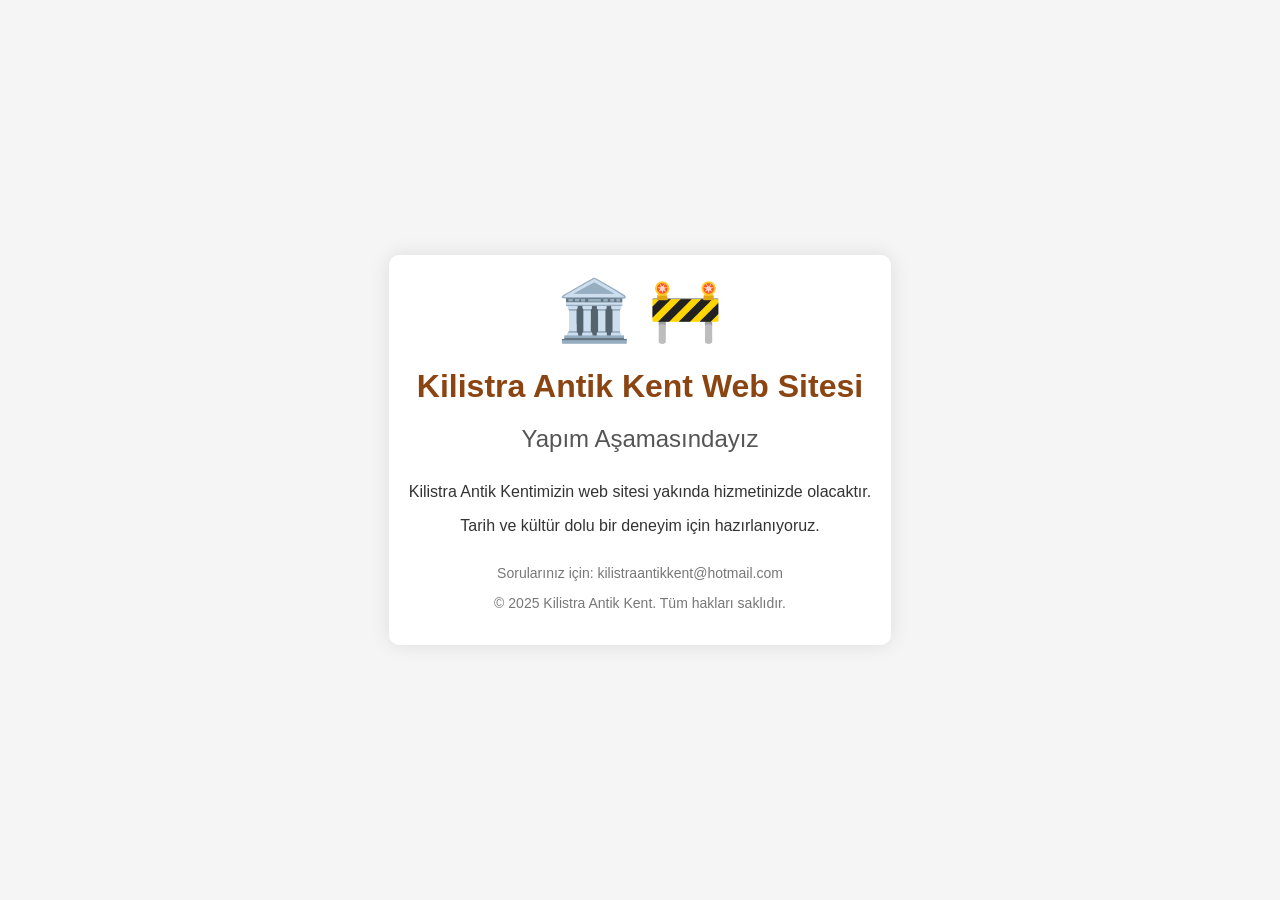
==== index.html @ 90d5cead "a" ====
<!DOCTYPE html>
<html lang="tr">
<head>
    <meta charset="UTF-8">
    <meta name="viewport" content="width=device-width, initial-scale=1.0">
    <title>Kilistra Antik Kent - Yapım Aşamasında</title>
    <style>
        body {
            font-family: 'Arial', sans-serif;
            background-color: #f5f5f5;
            color: #333;
            text-align: center;
            margin: 0;
            padding: 0;
            display: flex;
            flex-direction: column;
            justify-content: center;
            align-items: center;
            height: 100vh;
        }
        
        .container {
            max-width: 800px;
            padding: 20px;
            background-color: white;
            border-radius: 10px;
            box-shadow: 0 0 20px rgba(0, 0, 0, 0.1);
        }
        
        h1 {
            color: #8b4513;
            margin-bottom: 20px;
        }
        
        .construction-icon {
            font-size: 60px;
            margin-bottom: 20px;
        }
        
        .coming-soon {
            font-size: 24px;
            margin-bottom: 30px;
            color: #555;
        }
        
        .contact {
            margin-top: 30px;
            font-size: 14px;
            color: #777;
        }
    </style>
</head>
<body>
    <div class="container">
        <div class="construction-icon">🏛️ 🚧</div>
        <h1>Kilistra Antik Kent Web Sitesi</h1>
        <div class="coming-soon">Yapım Aşamasındayız</div>
        <p>Kilistra Antik Kentimizin web sitesi yakında hizmetinizde olacaktır.</p>
        <p>Tarih ve kültür dolu bir deneyim için hazırlanıyoruz.</p>
        <div class="contact">
            <p>Sorularınız için: kilistraantikkent@hotmail.com</p>
            <p>&copy; 2025 Kilistra Antik Kent. Tüm hakları saklıdır.</p>
        </div>
    </div>
</body>
</html>
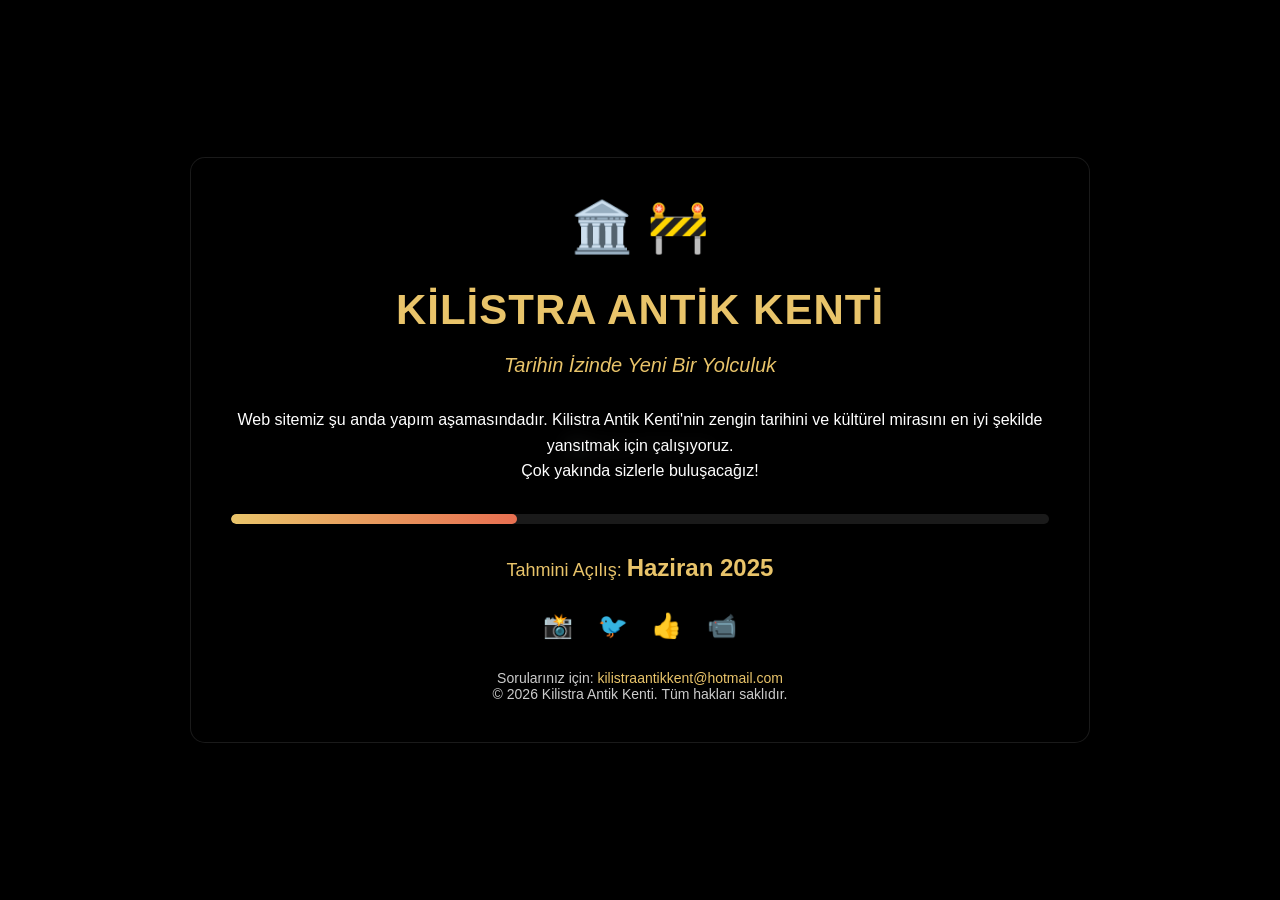
==== commit e75a54c8: "updateKilistraAntikKentWebsiteV_1" ====
--- a/index.html
+++ b/index.html
@@ -3,64 +3,370 @@
 <head>
     <meta charset="UTF-8">
     <meta name="viewport" content="width=device-width, initial-scale=1.0">
-    <title>Kilistra Antik Kent - Yapım Aşamasında</title>
+    <title>Kilistra Antik Kenti - Yapım Aşamasında</title>
     <style>
-        body {
-            font-family: 'Arial', sans-serif;
-            background-color: #f5f5f5;
-            color: #333;
-            text-align: center;
+        * {
             margin: 0;
             padding: 0;
+            box-sizing: border-box;
+            font-family: 'Segoe UI', Tahoma, Geneva, Verdana, sans-serif;
+        }
+        
+        html, body {
+            margin: 0;
+            padding: 0;
+            height: 100%;
+            width: 100%;
+        }
+        
+        .background-wrapper {
+            position: fixed;
+            top: 0;
+            left: 0;
+            width: 100%;
+            height: 100%;
+            z-index: -2;
             display: flex;
-            flex-direction: column;
             justify-content: center;
             align-items: center;
-            height: 100vh;
+            overflow: hidden;
+            background-color: #000;
+        }
+        
+        .background-wrapper img {
+            max-width: 100%;
+            max-height: 100%;
+            object-fit: contain;
+        }
+        
+        .overlay {
+            position: fixed;
+            top: 0;
+            left: 0;
+            width: 100%;
+            height: 100%;
+            background-color: rgba(0, 0, 0, 0.7);
+            z-index: -1;
+        }
+        
+        body {
+            color: #fff;
+            min-height: 100vh;
+            display: flex;
+            justify-content: center;
+            align-items: center;
         }
         
         .container {
             max-width: 800px;
-            padding: 20px;
-            background-color: white;
-            border-radius: 10px;
-            box-shadow: 0 0 20px rgba(0, 0, 0, 0.1);
+            padding: 40px;
+            background-color: rgba(0, 0, 0, 0.6);
+            border-radius: 15px;
+            backdrop-filter: blur(10px);
+            box-shadow: 0 15px 30px rgba(0, 0, 0, 0.3);
+            text-align: center;
+            margin: 20px;
+            border: 1px solid rgba(255, 255, 255, 0.1);
+            z-index: 1;
+        }
+        
+        .logo {
+            margin-bottom: 30px;
+        }
+        
+        .logo img {
+            max-width: 150px;
+            height: auto;
         }
         
         h1 {
-            color: #8b4513;
+            font-size: 36px;
             margin-bottom: 20px;
+            color: #e9c46a;
+            letter-spacing: 1px;
+        }
+        
+        .tagline {
+            font-size: 18px;
+            margin-bottom: 30px;
+            color: #e9c46a;
+            font-style: italic;
         }
         
         .construction-icon {
-            font-size: 60px;
-            margin-bottom: 20px;
-        }
-        
-        .coming-soon {
+            font-size: 50px;
+            margin-bottom: 30px;
+            color: #e76f51;
+        }
+        
+        .message {
+            margin-bottom: 30px;
+            line-height: 1.6;
+        }
+        
+        .countdown {
+            margin: 30px 0;
+            font-size: 18px;
+            color: #e9c46a;
+        }
+        
+        .countdown span {
             font-size: 24px;
-            margin-bottom: 30px;
-            color: #555;
+            font-weight: bold;
+        }
+        
+        .social-links {
+            margin: 30px 0;
+        }
+        
+        .social-links a {
+            display: inline-block;
+            margin: 0 10px;
+            color: #fff;
+            font-size: 24px;
+            transition: transform 0.3s, color 0.3s;
+            text-decoration: none;
+        }
+        
+        .social-links a:hover {
+            transform: translateY(-5px);
+            color: #e9c46a;
         }
         
         .contact {
             margin-top: 30px;
             font-size: 14px;
-            color: #777;
+            color: #ccc;
+        }
+        
+        .contact a {
+            color: #e9c46a;
+            text-decoration: none;
+        }
+        
+        .contact a:hover {
+            text-decoration: underline;
+        }
+        
+        .progress-container {
+            width: 100%;
+            background-color: rgba(255, 255, 255, 0.1);
+            border-radius: 10px;
+            margin: 30px 0;
+            overflow: hidden;
+        }
+        
+        .progress-bar {
+            height: 10px;
+            width: 35%;
+            background: linear-gradient(to right, #e9c46a, #e76f51);
+            border-radius: 10px;
+            animation: pulse 2s infinite;
+        }
+        
+        @keyframes pulse {
+            0% {
+                opacity: 0.6;
+            }
+            50% {
+                opacity: 1;
+            }
+            100% {
+                opacity: 0.6;
+            }
+        }
+        
+        @media (max-width: 768px) {
+            h1 {
+                font-size: 28px;
+            }
+            
+            .tagline {
+                font-size: 16px;
+            }
+            
+            .container {
+                padding: 25px;
+                margin: 15px;
+                max-width: 95%;
+            }
+            
+            .construction-icon {
+                font-size: 40px;
+                margin-bottom: 20px;
+            }
+            
+            .message {
+                font-size: 14px;
+            }
+            
+            .countdown {
+                font-size: 16px;
+                margin: 20px 0;
+            }
+            
+            .countdown span {
+                font-size: 20px;
+            }
+            
+            .social-links a {
+                font-size: 20px;
+                margin: 0 8px;
+            }
+            
+            .contact {
+                font-size: 12px;
+            }
+        }
+        
+        @media (max-width: 480px) {
+            h1 {
+                font-size: 24px;
+            }
+            
+            .tagline {
+                font-size: 14px;
+            }
+            
+            .container {
+                padding: 20px;
+                margin: 10px;
+            }
+            
+            .construction-icon {
+                font-size: 36px;
+                margin-bottom: 15px;
+            }
+            
+            .message {
+                font-size: 13px;
+                line-height: 1.4;
+            }
+            
+            .progress-container {
+                margin: 20px 0;
+            }
+            
+            .countdown {
+                font-size: 14px;
+            }
+            
+            .countdown span {
+                font-size: 18px;
+            }
+        }
+        
+        /* Yüksek çözünürlüklü ekranlar için */
+        @media (min-width: 1200px) {
+            .container {
+                max-width: 900px;
+            }
+            
+            h1 {
+                font-size: 42px;
+            }
+            
+            .tagline {
+                font-size: 20px;
+            }
+        }
+        
+        /* Dikey telefon ekranları için arka plan düzeltmesi */
+        @media (max-width: 768px) and (orientation: portrait) {
+            .background-wrapper img {
+                object-fit: cover;
+                width: 100%;
+                height: 100%;
+            }
+        }
+        
+        /* Yatay telefon ekranları için */
+        @media (max-height: 500px) {
+            .container {
+                padding: 15px;
+            }
+            
+            .construction-icon {
+                font-size: 30px;
+                margin-bottom: 10px;
+            }
+            
+            h1 {
+                margin-bottom: 10px;
+            }
+            
+            .tagline {
+                margin-bottom: 15px;
+            }
+            
+            .message {
+                margin-bottom: 15px;
+            }
+            
+            .progress-container {
+                margin: 15px 0;
+            }
+            
+            .countdown {
+                margin: 15px 0;
+            }
+            
+            .social-links {
+                margin: 15px 0;
+            }
         }
     </style>
 </head>
 <body>
+    <div class="background-wrapper">
+        <img src="arkaplan.jpeg" alt="Kilistra Antik Kenti">
+    </div>
+    <div class="overlay"></div>
+    
     <div class="container">
-        <div class="construction-icon">🏛️ 🚧</div>
-        <h1>Kilistra Antik Kent Web Sitesi</h1>
-        <div class="coming-soon">Yapım Aşamasındayız</div>
-        <p>Kilistra Antik Kentimizin web sitesi yakında hizmetinizde olacaktır.</p>
-        <p>Tarih ve kültür dolu bir deneyim için hazırlanıyoruz.</p>
+        <div class="logo">
+            <!-- Logo buraya eklenebilir -->
+            <div class="construction-icon">🏛️ 🚧</div>
+        </div>
+        
+        <h1>KİLİSTRA ANTİK KENTİ</h1>
+        <div class="tagline">Tarihin İzinde Yeni Bir Yolculuk</div>
+        
+        <div class="message">
+            <p>Web sitemiz şu anda yapım aşamasındadır. Kilistra Antik Kenti'nin zengin tarihini ve kültürel mirasını en iyi şekilde yansıtmak için çalışıyoruz.</p>
+            <p>Çok yakında sizlerle buluşacağız!</p>
+        </div>
+        
+        <div class="progress-container">
+            <div class="progress-bar"></div>
+        </div>
+        
+        <div class="countdown">
+            Tahmini Açılış: <span>Haziran 2025</span>
+        </div>
+        
+        <div class="social-links">
+            <!-- Sosyal medya ikonları -->
+            <a href="https://www.instagram.com/kilistraantikkent/" title="Instagram">📸</a>
+            <a href="#" title="Twitter">🐦</a>
+            <a href="#" title="Facebook">👍</a>
+            <a href="#" title="YouTube">📹</a>
+        </div>
+        
         <div class="contact">
-            <p>Sorularınız için: kilistraantikkent@hotmail.com</p>
-            <p>&copy; 2025 Kilistra Antik Kent. Tüm hakları saklıdır.</p>
+            <p>Sorularınız için: <a href="mailto:kilistraantikkent@hotmail.com">kilistraantikkent@hotmail.com</a></p>
+            <p>&copy; 2025 Kilistra Antik Kenti. Tüm hakları saklıdır.</p>
         </div>
     </div>
+    
+    <script>
+        // Sayfa yüklendiğinde tarih bilgisini güncelle
+        document.addEventListener('DOMContentLoaded', function() {
+            const now = new Date();
+            const year = now.getFullYear();
+            document.querySelector('.contact p:last-child').innerHTML = 
+                `&copy; ${year} Kilistra Antik Kenti. Tüm hakları saklıdır.`;
+        });
+    </script>
 </body>
 </html> 
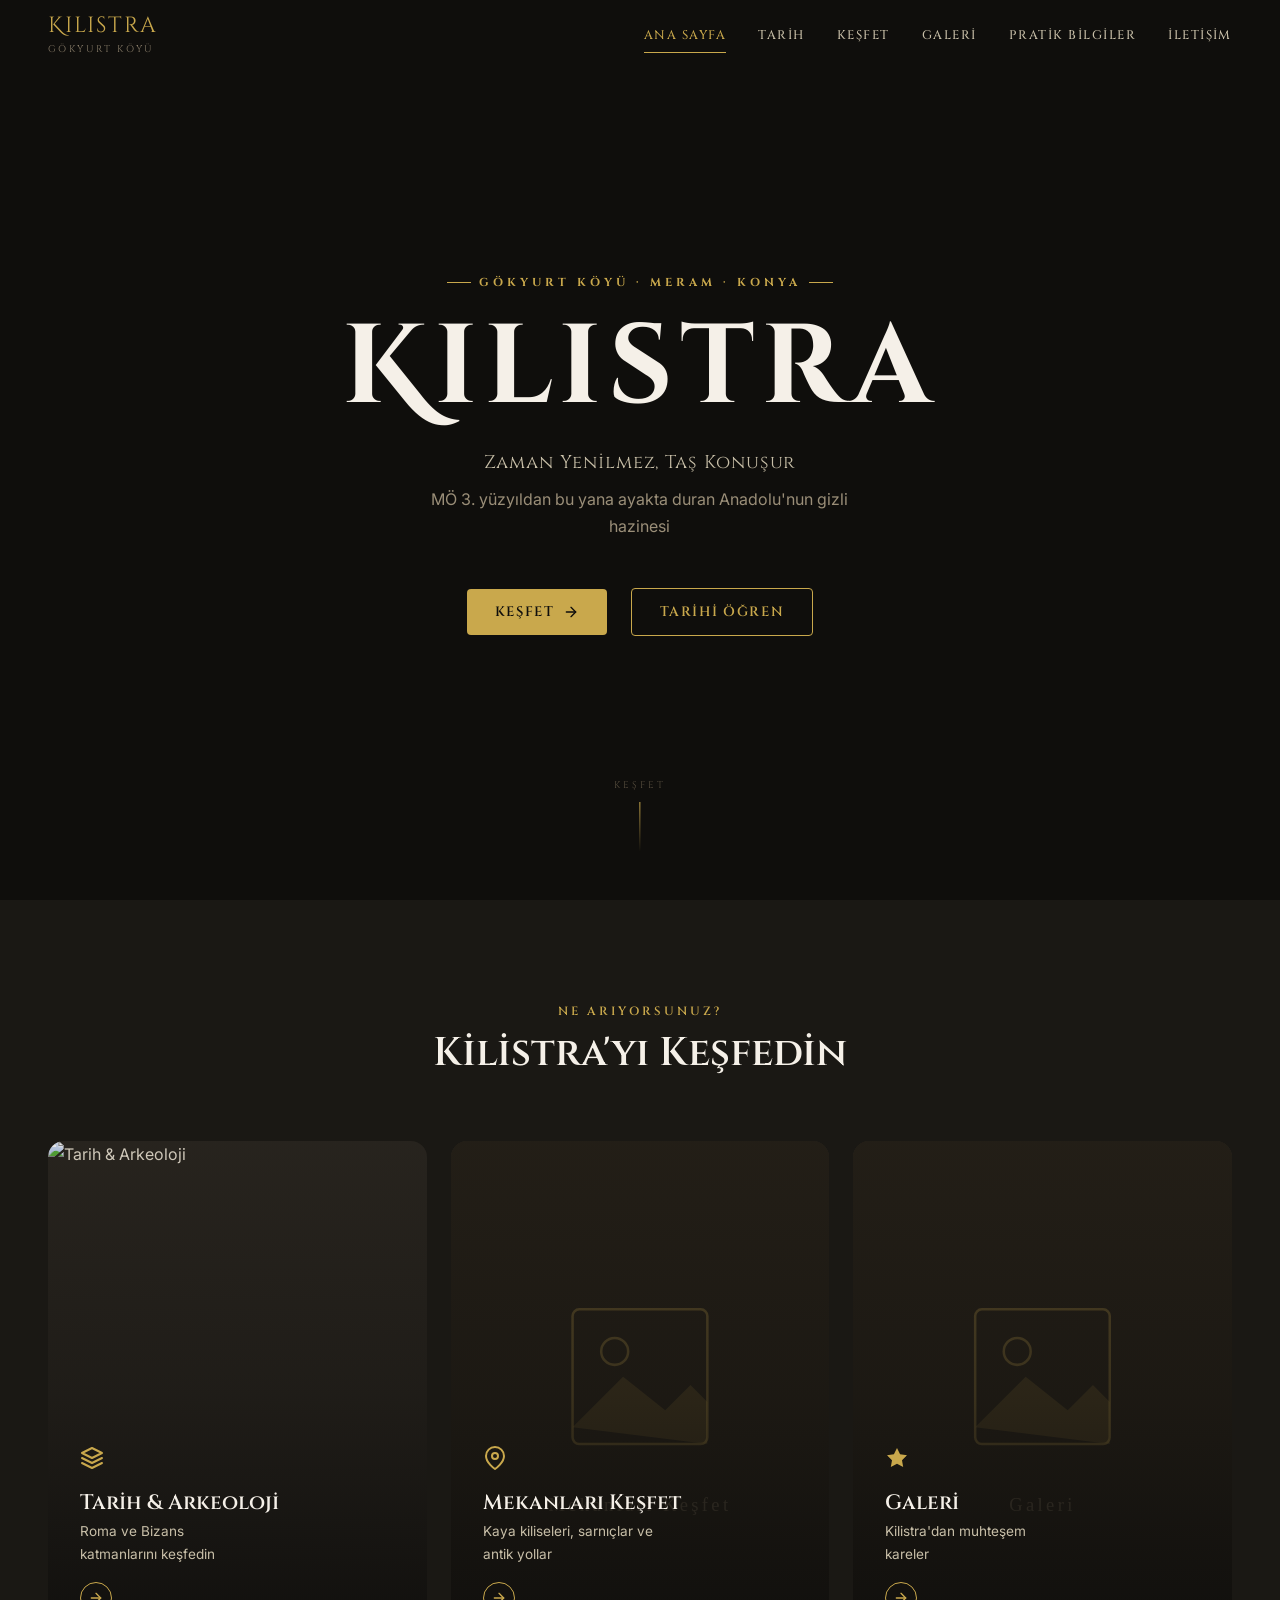
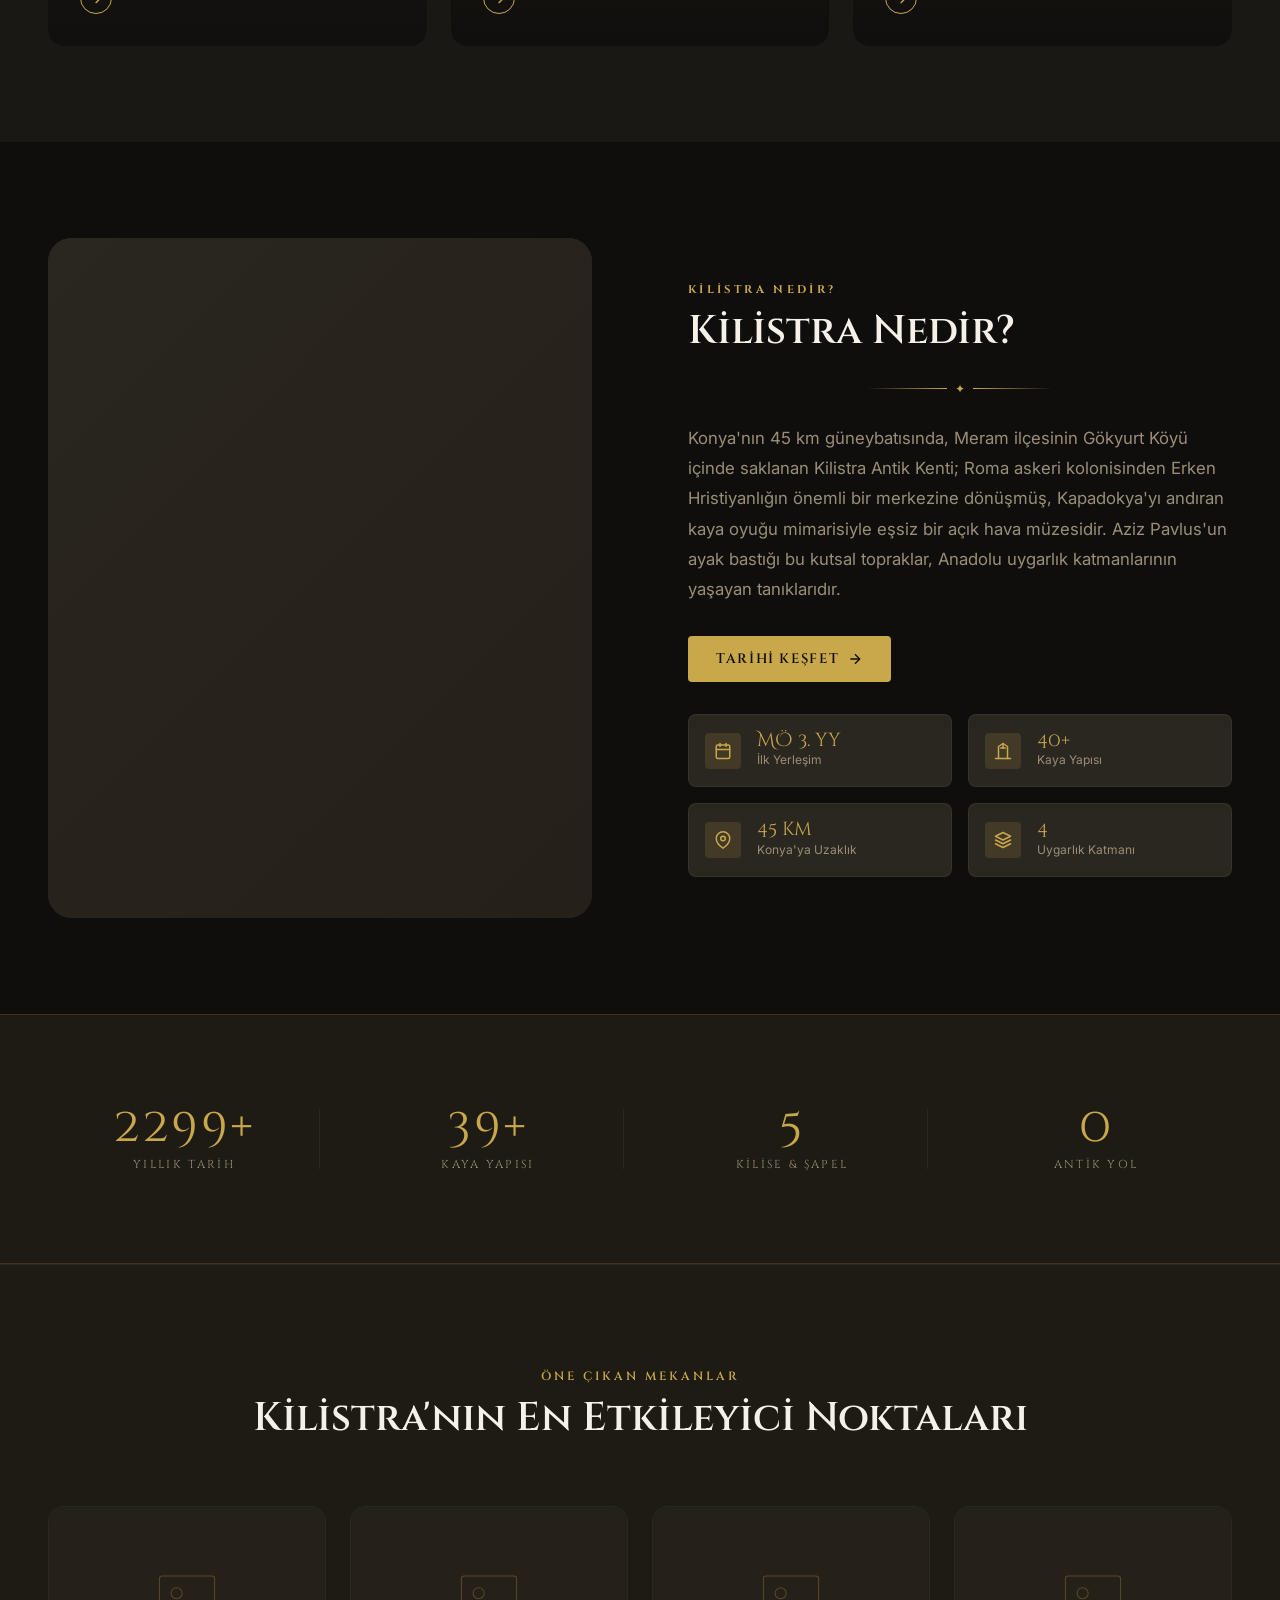
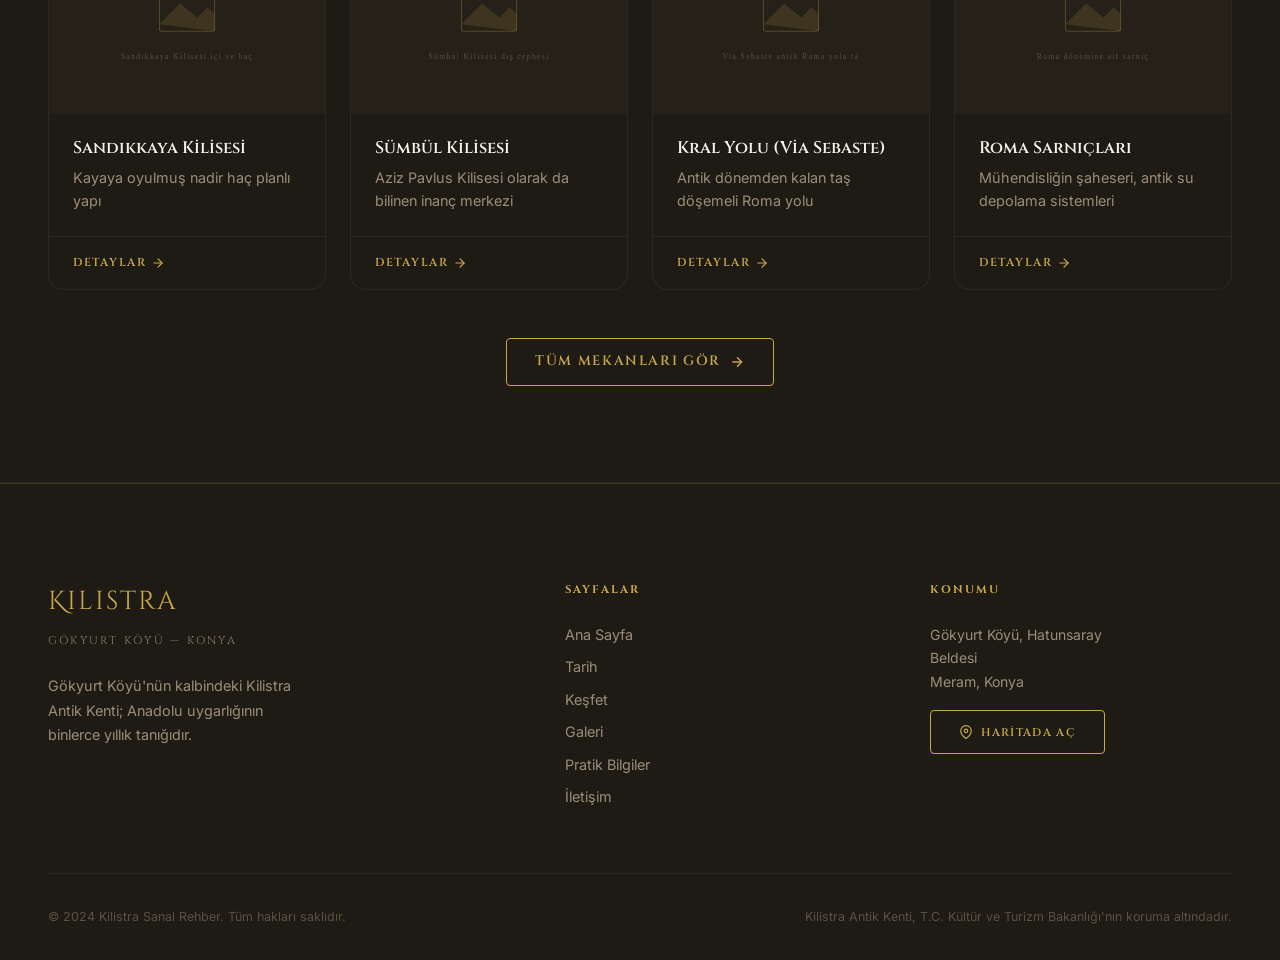
==== commit af0b9182: "s" ====
--- a/index.html
+++ b/index.html
@@ -1,372 +1,258 @@
 <!DOCTYPE html>
 <html lang="tr">
 <head>
-    <meta charset="UTF-8">
-    <meta name="viewport" content="width=device-width, initial-scale=1.0">
-    <title>Kilistra Antik Kenti - Yapım Aşamasında</title>
-    <style>
-        * {
-            margin: 0;
-            padding: 0;
-            box-sizing: border-box;
-            font-family: 'Segoe UI', Tahoma, Geneva, Verdana, sans-serif;
-        }
-        
-        html, body {
-            margin: 0;
-            padding: 0;
-            height: 100%;
-            width: 100%;
-        }
-        
-        .background-wrapper {
-            position: fixed;
-            top: 0;
-            left: 0;
-            width: 100%;
-            height: 100%;
-            z-index: -2;
-            display: flex;
-            justify-content: center;
-            align-items: center;
-            overflow: hidden;
-            background-color: #000;
-        }
-        
-        .background-wrapper img {
-            max-width: 100%;
-            max-height: 100%;
-            object-fit: contain;
-        }
-        
-        .overlay {
-            position: fixed;
-            top: 0;
-            left: 0;
-            width: 100%;
-            height: 100%;
-            background-color: rgba(0, 0, 0, 0.7);
-            z-index: -1;
-        }
-        
-        body {
-            color: #fff;
-            min-height: 100vh;
-            display: flex;
-            justify-content: center;
-            align-items: center;
-        }
-        
-        .container {
-            max-width: 800px;
-            padding: 40px;
-            background-color: rgba(0, 0, 0, 0.6);
-            border-radius: 15px;
-            backdrop-filter: blur(10px);
-            box-shadow: 0 15px 30px rgba(0, 0, 0, 0.3);
-            text-align: center;
-            margin: 20px;
-            border: 1px solid rgba(255, 255, 255, 0.1);
-            z-index: 1;
-        }
-        
-        .logo {
-            margin-bottom: 30px;
-        }
-        
-        .logo img {
-            max-width: 150px;
-            height: auto;
-        }
-        
-        h1 {
-            font-size: 36px;
-            margin-bottom: 20px;
-            color: #e9c46a;
-            letter-spacing: 1px;
-        }
-        
-        .tagline {
-            font-size: 18px;
-            margin-bottom: 30px;
-            color: #e9c46a;
-            font-style: italic;
-        }
-        
-        .construction-icon {
-            font-size: 50px;
-            margin-bottom: 30px;
-            color: #e76f51;
-        }
-        
-        .message {
-            margin-bottom: 30px;
-            line-height: 1.6;
-        }
-        
-        .countdown {
-            margin: 30px 0;
-            font-size: 18px;
-            color: #e9c46a;
-        }
-        
-        .countdown span {
-            font-size: 24px;
-            font-weight: bold;
-        }
-        
-        .social-links {
-            margin: 30px 0;
-        }
-        
-        .social-links a {
-            display: inline-block;
-            margin: 0 10px;
-            color: #fff;
-            font-size: 24px;
-            transition: transform 0.3s, color 0.3s;
-            text-decoration: none;
-        }
-        
-        .social-links a:hover {
-            transform: translateY(-5px);
-            color: #e9c46a;
-        }
-        
-        .contact {
-            margin-top: 30px;
-            font-size: 14px;
-            color: #ccc;
-        }
-        
-        .contact a {
-            color: #e9c46a;
-            text-decoration: none;
-        }
-        
-        .contact a:hover {
-            text-decoration: underline;
-        }
-        
-        .progress-container {
-            width: 100%;
-            background-color: rgba(255, 255, 255, 0.1);
-            border-radius: 10px;
-            margin: 30px 0;
-            overflow: hidden;
-        }
-        
-        .progress-bar {
-            height: 10px;
-            width: 35%;
-            background: linear-gradient(to right, #e9c46a, #e76f51);
-            border-radius: 10px;
-            animation: pulse 2s infinite;
-        }
-        
-        @keyframes pulse {
-            0% {
-                opacity: 0.6;
-            }
-            50% {
-                opacity: 1;
-            }
-            100% {
-                opacity: 0.6;
-            }
-        }
-        
-        @media (max-width: 768px) {
-            h1 {
-                font-size: 28px;
-            }
-            
-            .tagline {
-                font-size: 16px;
-            }
-            
-            .container {
-                padding: 25px;
-                margin: 15px;
-                max-width: 95%;
-            }
-            
-            .construction-icon {
-                font-size: 40px;
-                margin-bottom: 20px;
-            }
-            
-            .message {
-                font-size: 14px;
-            }
-            
-            .countdown {
-                font-size: 16px;
-                margin: 20px 0;
-            }
-            
-            .countdown span {
-                font-size: 20px;
-            }
-            
-            .social-links a {
-                font-size: 20px;
-                margin: 0 8px;
-            }
-            
-            .contact {
-                font-size: 12px;
-            }
-        }
-        
-        @media (max-width: 480px) {
-            h1 {
-                font-size: 24px;
-            }
-            
-            .tagline {
-                font-size: 14px;
-            }
-            
-            .container {
-                padding: 20px;
-                margin: 10px;
-            }
-            
-            .construction-icon {
-                font-size: 36px;
-                margin-bottom: 15px;
-            }
-            
-            .message {
-                font-size: 13px;
-                line-height: 1.4;
-            }
-            
-            .progress-container {
-                margin: 20px 0;
-            }
-            
-            .countdown {
-                font-size: 14px;
-            }
-            
-            .countdown span {
-                font-size: 18px;
-            }
-        }
-        
-        /* Yüksek çözünürlüklü ekranlar için */
-        @media (min-width: 1200px) {
-            .container {
-                max-width: 900px;
-            }
-            
-            h1 {
-                font-size: 42px;
-            }
-            
-            .tagline {
-                font-size: 20px;
-            }
-        }
-        
-        /* Dikey telefon ekranları için arka plan düzeltmesi */
-        @media (max-width: 768px) and (orientation: portrait) {
-            .background-wrapper img {
-                object-fit: cover;
-                width: 100%;
-                height: 100%;
-            }
-        }
-        
-        /* Yatay telefon ekranları için */
-        @media (max-height: 500px) {
-            .container {
-                padding: 15px;
-            }
-            
-            .construction-icon {
-                font-size: 30px;
-                margin-bottom: 10px;
-            }
-            
-            h1 {
-                margin-bottom: 10px;
-            }
-            
-            .tagline {
-                margin-bottom: 15px;
-            }
-            
-            .message {
-                margin-bottom: 15px;
-            }
-            
-            .progress-container {
-                margin: 15px 0;
-            }
-            
-            .countdown {
-                margin: 15px 0;
-            }
-            
-            .social-links {
-                margin: 15px 0;
-            }
-        }
-    </style>
+  <meta charset="UTF-8">
+  <meta name="viewport" content="width=device-width, initial-scale=1.0">
+  <meta name="description" content="Konya Meram'daki Kilistra Antik Kenti ve Gökyurt Köyü'nün sanal rehberi. Kaya kiliseleri, Roma tarihi ve Aziz Pavlus'un izleri.">
+  <meta property="og:title" content="Kilistra — Gökyurt Köyü Sanal Rehberi">
+  <meta property="og:description" content="2000 yıllık tarihin izinde, Anadolu'nun gizli hazinesi Kilistra'yı keşfedin.">
+  <meta property="og:type" content="website">
+  <title>Kilistra — Gökyurt Köyü Sanal Rehberi</title>
+
+  <!-- Fonts & Icons -->
+  <link rel="preconnect" href="https://fonts.googleapis.com">
+  <link rel="preconnect" href="https://fonts.gstatic.com" crossorigin>
+  <link href="https://fonts.googleapis.com/css2?family=Cinzel:wght@400;500;600;700;900&family=Cinzel+Decorative:wght@400;700&family=Inter:wght@300;400;500;600;700&display=swap" rel="stylesheet">
+
+  <!-- AOS -->
+  <link rel="stylesheet" href="https://unpkg.com/aos@2.3.4/dist/aos.css">
+
+  <!-- Styles -->
+  <link rel="stylesheet" href="css/main.css">
+  <link rel="stylesheet" href="css/components.css">
+  <link rel="stylesheet" href="css/pages.css">
 </head>
 <body>
-    <div class="background-wrapper">
-        <img src="arkaplan.jpeg" alt="Kilistra Antik Kenti">
-    </div>
-    <div class="overlay"></div>
-    
-    <div class="container">
-        <div class="logo">
-            <!-- Logo buraya eklenebilir -->
-            <div class="construction-icon">🏛️ 🚧</div>
+
+<!-- Page Loader -->
+<div id="page-loader">
+  <span class="loader-logo">Kilistra</span>
+  <div class="loader-bar"><div class="loader-bar-fill"></div></div>
+</div>
+
+<!-- Navbar injected by JS -->
+<div id="navbar-placeholder"></div>
+
+<!-- ═══════════════════════════════════════════
+     HERO
+════════════════════════════════════════════ -->
+<section class="hero" id="hero">
+  <div class="hero-bg">
+    <div class="hero-bg-placeholder" id="hero-bg-img"></div>
+  </div>
+  <div class="hero-overlay"></div>
+
+  <div class="hero-content">
+    <p class="hero-eyebrow" id="hero-eyebrow">Gökyurt Köyü · Meram · Konya</p>
+    <h1 class="hero-title display-title" id="hero-title">Kilistra</h1>
+    <p class="hero-subtitle" id="hero-subtitle"></p>
+    <p class="hero-desc" id="hero-desc"></p>
+    <div class="hero-actions" id="hero-actions"></div>
+  </div>
+
+  <div class="hero-scroll">
+    <span>Keşfet</span>
+    <div class="hero-scroll-line"></div>
+  </div>
+</section>
+
+<!-- ═══════════════════════════════════════════
+     NAVIGATE CARDS
+════════════════════════════════════════════ -->
+<section class="section section-dark" id="nav-section">
+  <div class="container">
+    <div class="section-header" data-aos="fade-up">
+      <span class="section-label">Ne Arıyorsunuz?</span>
+      <h2>Kilistra'yı Keşfedin</h2>
+    </div>
+    <div class="nav-cards-grid" id="nav-cards"></div>
+  </div>
+</section>
+
+<!-- ═══════════════════════════════════════════
+     INTRO
+════════════════════════════════════════════ -->
+<section class="section" id="intro-section">
+  <div class="container">
+    <div class="intro-grid">
+      <div class="intro-image" data-aos="fade-right">
+        <div class="intro-image-main img-placeholder" id="intro-img-wrap">
+          <!-- image injected by JS -->
         </div>
-        
-        <h1>KİLİSTRA ANTİK KENTİ</h1>
-        <div class="tagline">Tarihin İzinde Yeni Bir Yolculuk</div>
-        
-        <div class="message">
-            <p>Web sitemiz şu anda yapım aşamasındadır. Kilistra Antik Kenti'nin zengin tarihini ve kültürel mirasını en iyi şekilde yansıtmak için çalışıyoruz.</p>
-            <p>Çok yakında sizlerle buluşacağız!</p>
-        </div>
-        
-        <div class="progress-container">
-            <div class="progress-bar"></div>
-        </div>
-        
-        <div class="countdown">
-            Tahmini Açılış: <span>Haziran 2025</span>
-        </div>
-        
-        <div class="social-links">
-            <!-- Sosyal medya ikonları -->
-            <a href="https://www.instagram.com/kilistraantikkent/" title="Instagram">📸</a>
-            <a href="#" title="Twitter">🐦</a>
-            <a href="#" title="Facebook">👍</a>
-            <a href="#" title="YouTube">📹</a>
-        </div>
-        
-        <div class="contact">
-            <p>Sorularınız için: <a href="mailto:kilistraantikkent@hotmail.com">kilistraantikkent@hotmail.com</a></p>
-            <p>&copy; 2025 Kilistra Antik Kenti. Tüm hakları saklıdır.</p>
-        </div>
-    </div>
-    
-    <script>
-        // Sayfa yüklendiğinde tarih bilgisini güncelle
-        document.addEventListener('DOMContentLoaded', function() {
-            const now = new Date();
-            const year = now.getFullYear();
-            document.querySelector('.contact p:last-child').innerHTML = 
-                `&copy; ${year} Kilistra Antik Kenti. Tüm hakları saklıdır.`;
-        });
-    </script>
+      </div>
+      <div data-aos="fade-left" data-aos-delay="150">
+        <span class="intro-label">Kilistra Nedir?</span>
+        <h2 id="intro-title"></h2>
+        <div class="gold-divider"><span class="gold-divider-icon">✦</span></div>
+        <p class="intro-text" id="intro-text"></p>
+        <a href="tarih.html" class="btn btn-primary">
+          Tarihi Keşfet
+          <svg width="16" height="16" viewBox="0 0 24 24" fill="none" stroke="currentColor" stroke-width="2"><line x1="5" y1="12" x2="19" y2="12"/><polyline points="12 5 19 12 12 19"/></svg>
+        </a>
+        <div class="intro-highlights" id="intro-highlights"></div>
+      </div>
+    </div>
+  </div>
+</section>
+
+<!-- ═══════════════════════════════════════════
+     STATS BAND
+════════════════════════════════════════════ -->
+<div class="stats-band">
+  <div class="container">
+    <div class="stats-grid" id="stats-grid"></div>
+  </div>
+</div>
+
+<!-- ═══════════════════════════════════════════
+     FEATURED PLACES
+════════════════════════════════════════════ -->
+<section class="section section-alt" id="places-section">
+  <div class="container">
+    <div class="section-header" data-aos="fade-up">
+      <span class="section-label" id="places-label"></span>
+      <h2 id="places-title"></h2>
+      <p id="places-subtitle"></p>
+    </div>
+    <div class="places-carousel" id="places-grid"></div>
+    <div style="text-align:center;margin-top:var(--sp-2xl)" data-aos="fade-up">
+      <a href="kesfet.html" class="btn btn-outline">
+        Tüm Mekanları Gör
+        <svg width="16" height="16" viewBox="0 0 24 24" fill="none" stroke="currentColor" stroke-width="2"><line x1="5" y1="12" x2="19" y2="12"/><polyline points="12 5 19 12 12 19"/></svg>
+      </a>
+    </div>
+  </div>
+</section>
+
+<!-- ═══════════════════════════════════════════
+     SCROLL TO TOP
+════════════════════════════════════════════ -->
+<button id="scroll-top" aria-label="Yukarı çık">
+  <svg width="18" height="18" viewBox="0 0 24 24" fill="none" stroke="currentColor" stroke-width="2"><polyline points="18 15 12 9 6 15"/></svg>
+</button>
+
+<!-- Footer injected by JS -->
+<div id="footer-placeholder"></div>
+
+<!-- Scripts -->
+<script src="https://unpkg.com/aos@2.3.4/dist/aos.js"></script>
+<script src="js/main.js"></script>
+<script>
+async function pageInit(data) {
+  const U = window.KilistraUtils;
+
+  // Hero
+  const heroBg = document.getElementById('hero-bg-img');
+  if (data.hero.image) {
+    heroBg.style.backgroundImage = `url('${data.hero.image}')`;
+    heroBg.style.backgroundSize = 'cover';
+    heroBg.style.backgroundPosition = 'center';
+  }
+  document.getElementById('hero-subtitle').textContent = data.hero.subtitle;
+  document.getElementById('hero-desc').textContent    = data.hero.description;
+
+  const actions = document.getElementById('hero-actions');
+  actions.innerHTML = `
+    <a href="${data.hero.cta_primary.href}" class="btn btn-primary">
+      ${data.hero.cta_primary.label}
+      ${U.svgIcon('arrow-right', 16)}
+    </a>
+    <a href="${data.hero.cta_secondary.href}" class="btn btn-outline">
+      ${data.hero.cta_secondary.label}
+    </a>
+  `;
+
+  // Nav cards
+  const navDefs = [
+    {
+      label: 'Tarih & Arkeoloji',
+      desc:  'Roma ve Bizans katmanlarını keşfedin',
+      href:  'tarih.html',
+      icon:  'layers',
+      imgKey: 'tarih-hero.jpg',
+    },
+    {
+      label: 'Mekanları Keşfet',
+      desc:  'Kaya kiliseleri, sarnıçlar ve antik yollar',
+      href:  'kesfet.html',
+      icon:  'map-pin',
+      imgKey: 'kesfet-hero.jpg',
+    },
+    {
+      label: 'Galeri',
+      desc:  'Kilistra\'dan muhteşem kareler',
+      href:  'galeri.html',
+      icon:  'star',
+      imgKey: 'galeri-hero.jpg',
+    },
+  ];
+
+  document.getElementById('nav-cards').innerHTML = navDefs.map(c => `
+    <a href="${c.href}" class="nav-card" data-aos="fade-up" data-aos-delay="${navDefs.indexOf(c) * 100}">
+      <div class="nav-card-bg">
+        <img data-src="assets/images/${c.imgKey}" src="${U.placeholderSVG(c.label)}" alt="${c.label}" loading="lazy">
+      </div>
+      <div class="nav-card-content">
+        <div class="nav-card-icon">${U.svgIcon(c.icon, 24)}</div>
+        <h3>${c.label}</h3>
+        <p>${c.desc}</p>
+        <div class="nav-card-arrow">${U.svgIcon('arrow-right', 16)}</div>
+      </div>
+    </a>
+  `).join('');
+
+  // Intro
+  document.getElementById('intro-title').textContent = data.intro.title;
+  document.getElementById('intro-text').textContent  = data.intro.text;
+
+  const introImgWrap = document.getElementById('intro-img-wrap');
+  introImgWrap.innerHTML = `<img data-src="${data.intro.image}" src="${U.placeholderSVG(data.intro.image_alt)}" alt="${data.intro.image_alt}" style="width:100%;height:100%;object-fit:cover;">`;
+
+  // Highlights
+  const iconMap = { calendar: 'calendar', church: 'church', 'map-pin': 'map-pin', layers: 'layers' };
+  document.getElementById('intro-highlights').innerHTML = data.intro.highlights.map(h => `
+    <div class="highlight-item" data-aos="fade-up">
+      <div class="highlight-icon">${U.svgIcon(iconMap[h.icon] || 'star', 18)}</div>
+      <div>
+        <div class="highlight-value">${h.value}</div>
+        <div class="highlight-label">${h.label}</div>
+      </div>
+    </div>
+  `).join('');
+
+  // Stats
+  document.getElementById('stats-grid').innerHTML = data.stats.map((s, i) => `
+    <div class="stat-item" data-aos="fade-up" data-aos-delay="${i * 80}">
+      <span class="stat-value" data-counter="${s.value}">${s.value}</span>
+      <span class="stat-label">${s.label}</span>
+    </div>
+  `).join('');
+
+  // Featured places label/title
+  document.getElementById('places-label').textContent    = data.featured_places.title;
+  document.getElementById('places-title').textContent    = data.featured_places.subtitle;
+
+  // Places grid
+  document.getElementById('places-grid').innerHTML = data.featured_places.items.map((p, i) => `
+    <div class="feature-card" data-aos="fade-up" data-aos-delay="${i * 80}">
+      <div class="feature-card-image">
+        <img data-src="${p.image}" src="${U.placeholderSVG(p.name)}" alt="${p.image_alt}" loading="lazy">
+      </div>
+      <div class="feature-card-body">
+        <h3>${p.name}</h3>
+        <p>${p.short_desc}</p>
+      </div>
+      <div class="feature-card-footer">
+        <a href="${p.href}" class="feature-card-link">
+          Detaylar ${U.svgIcon('arrow-right', 14)}
+        </a>
+      </div>
+    </div>
+  `).join('');
+
+  // Re-init AOS for dynamically added elements
+  if (typeof AOS !== 'undefined') AOS.refresh();
+}
+</script>
 </body>
-</html> +</html>
--- a/css/main.css
+++ b/css/main.css
@@ -0,0 +1,577 @@
+/* ============================================================
+   KILISTRA — main.css
+   Global resets, CSS variables, typography, utilities
+   ============================================================ */
+
+@import url('https://fonts.googleapis.com/css2?family=Cinzel:wght@400;500;600;700;900&family=Cinzel+Decorative:wght@400;700&family=Inter:wght@300;400;500;600;700&display=swap');
+
+/* ── Custom Properties ─────────────────────────────────────── */
+:root {
+  /* Colors */
+  --clr-bg:          #0F0E0C;
+  --clr-bg-2:        #1A1814;
+  --clr-bg-3:        #252018;
+  --clr-surface:     #1E1B14;
+  --clr-surface-2:   #2A2620;
+  --clr-border:      rgba(201,168,76,0.18);
+  --clr-border-soft: rgba(255,255,255,0.06);
+
+  --clr-gold:        #C9A84C;
+  --clr-gold-light:  #E4C97A;
+  --clr-gold-dark:   #8F6F2A;
+  --clr-gold-glow:   rgba(201,168,76,0.15);
+
+  --clr-stone:       #F5F0E8;
+  --clr-stone-muted: #C8BFA8;
+  --clr-stone-dim:   #8A7E6A;
+
+  --clr-terra:       #8B5E3C;
+  --clr-terra-light: #B07D52;
+  --clr-terra-dark:  #5A3A20;
+
+  --clr-text:        #E8E0D0;
+  --clr-text-muted:  #9A8E78;
+  --clr-text-dim:    #5A5040;
+
+  --clr-white:       #FFFFFF;
+  --clr-overlay:     rgba(15,14,12,0.7);
+
+  /* Typography */
+  --font-display:    'Cinzel Decorative', 'Cinzel', serif;
+  --font-heading:    'Cinzel', serif;
+  --font-body:       'Inter', sans-serif;
+
+  /* Spacing scale */
+  --sp-xs:  0.25rem;
+  --sp-sm:  0.5rem;
+  --sp-md:  1rem;
+  --sp-lg:  1.5rem;
+  --sp-xl:  2rem;
+  --sp-2xl: 3rem;
+  --sp-3xl: 4rem;
+  --sp-4xl: 6rem;
+  --sp-5xl: 8rem;
+
+  /* Radii */
+  --radius-sm:  4px;
+  --radius-md:  8px;
+  --radius-lg:  16px;
+  --radius-xl:  24px;
+  --radius-full: 9999px;
+
+  /* Shadows */
+  --shadow-sm:   0 1px 3px rgba(0,0,0,0.4);
+  --shadow-md:   0 4px 16px rgba(0,0,0,0.5);
+  --shadow-lg:   0 8px 32px rgba(0,0,0,0.6);
+  --shadow-xl:   0 16px 64px rgba(0,0,0,0.7);
+  --shadow-gold: 0 0 32px rgba(201,168,76,0.2);
+
+  /* Transitions */
+  --ease-fast:   0.15s ease;
+  --ease-normal: 0.3s ease;
+  --ease-slow:   0.6s ease;
+  --ease-spring: 0.4s cubic-bezier(0.34, 1.56, 0.64, 1);
+
+  /* Layout */
+  --container-max: 1280px;
+  --container-pad: clamp(1rem, 5vw, 3rem);
+  --navbar-h:      72px;
+
+  /* Z-index */
+  --z-base:    1;
+  --z-raised:  10;
+  --z-overlay: 100;
+  --z-modal:   200;
+  --z-navbar:  300;
+  --z-toast:   400;
+}
+
+/* ── Reset ─────────────────────────────────────────────────── */
+*, *::before, *::after {
+  box-sizing: border-box;
+  margin: 0;
+  padding: 0;
+}
+
+html {
+  scroll-behavior: smooth;
+  font-size: 16px;
+  -webkit-text-size-adjust: 100%;
+}
+
+body {
+  font-family: var(--font-body);
+  background-color: var(--clr-bg);
+  color: var(--clr-text);
+  line-height: 1.7;
+  min-height: 100vh;
+  overflow-x: hidden;
+  -webkit-font-smoothing: antialiased;
+  -moz-osx-font-smoothing: grayscale;
+}
+
+img, video {
+  max-width: 100%;
+  height: auto;
+  display: block;
+}
+
+a {
+  color: inherit;
+  text-decoration: none;
+}
+
+ul, ol { list-style: none; }
+
+button, input, textarea, select {
+  font: inherit;
+  border: none;
+  outline: none;
+  background: none;
+}
+
+button { cursor: pointer; }
+
+/* ── Typography ────────────────────────────────────────────── */
+h1, h2, h3, h4, h5, h6 {
+  font-family: var(--font-heading);
+  font-weight: 600;
+  line-height: 1.2;
+  color: var(--clr-stone);
+}
+
+h1 { font-size: clamp(2rem, 5vw, 3.5rem); }
+h2 { font-size: clamp(1.5rem, 3.5vw, 2.5rem); }
+h3 { font-size: clamp(1.2rem, 2.5vw, 1.75rem); }
+h4 { font-size: clamp(1rem, 2vw, 1.25rem); }
+
+p {
+  color: var(--clr-text);
+  max-width: 70ch;
+}
+
+.display-title {
+  font-family: var(--font-display);
+  letter-spacing: 0.05em;
+}
+
+/* ── Container ─────────────────────────────────────────────── */
+.container {
+  width: 100%;
+  max-width: var(--container-max);
+  margin-inline: auto;
+  padding-inline: var(--container-pad);
+}
+
+/* ── Section padding ───────────────────────────────────────── */
+.section {
+  padding-block: clamp(3rem, 8vw, 6rem);
+}
+
+/* ── Section header ────────────────────────────────────────── */
+.section-header {
+  text-align: center;
+  margin-bottom: var(--sp-3xl);
+}
+
+.section-header .section-label {
+  display: inline-block;
+  font-family: var(--font-heading);
+  font-size: 0.75rem;
+  font-weight: 600;
+  letter-spacing: 0.25em;
+  text-transform: uppercase;
+  color: var(--clr-gold);
+  margin-bottom: var(--sp-sm);
+}
+
+.section-header h2 {
+  margin-bottom: var(--sp-md);
+}
+
+.section-header p {
+  color: var(--clr-text-muted);
+  font-size: 1.05rem;
+  max-width: 55ch;
+  margin-inline: auto;
+}
+
+/* ── Gold divider ───────────────────────────────────────────── */
+.gold-divider {
+  display: flex;
+  align-items: center;
+  gap: var(--sp-sm);
+  justify-content: center;
+  margin-block: var(--sp-lg);
+}
+
+.gold-divider::before,
+.gold-divider::after {
+  content: '';
+  flex: 1;
+  max-width: 80px;
+  height: 1px;
+  background: linear-gradient(90deg, transparent, var(--clr-gold));
+}
+
+.gold-divider::after {
+  background: linear-gradient(90deg, var(--clr-gold), transparent);
+}
+
+.gold-divider-icon {
+  color: var(--clr-gold);
+  font-size: 0.75rem;
+}
+
+/* ── Buttons ────────────────────────────────────────────────── */
+.btn {
+  display: inline-flex;
+  align-items: center;
+  gap: var(--sp-sm);
+  padding: 0.7rem 1.75rem;
+  border-radius: var(--radius-sm);
+  font-family: var(--font-heading);
+  font-size: 0.85rem;
+  font-weight: 600;
+  letter-spacing: 0.12em;
+  text-transform: uppercase;
+  transition: all var(--ease-normal);
+  position: relative;
+  overflow: hidden;
+  white-space: nowrap;
+}
+
+.btn::before {
+  content: '';
+  position: absolute;
+  inset: 0;
+  opacity: 0;
+  transition: opacity var(--ease-fast);
+}
+
+.btn:hover::before { opacity: 1; }
+
+.btn-primary {
+  background: var(--clr-gold);
+  color: var(--clr-bg);
+}
+
+.btn-primary::before {
+  background: rgba(255,255,255,0.12);
+}
+
+.btn-primary:hover {
+  transform: translateY(-2px);
+  box-shadow: 0 8px 24px rgba(201,168,76,0.4);
+}
+
+.btn-outline {
+  border: 1px solid var(--clr-gold);
+  color: var(--clr-gold);
+}
+
+.btn-outline::before {
+  background: var(--clr-gold-glow);
+}
+
+.btn-outline:hover {
+  transform: translateY(-2px);
+  box-shadow: 0 8px 24px rgba(201,168,76,0.2);
+}
+
+.btn-ghost {
+  color: var(--clr-stone-muted);
+  border: 1px solid var(--clr-border-soft);
+}
+
+.btn-ghost:hover {
+  color: var(--clr-stone);
+  border-color: var(--clr-border);
+  background: var(--clr-surface-2);
+}
+
+/* ── Image placeholder ─────────────────────────────────────── */
+.img-placeholder {
+  background: var(--clr-surface-2);
+  position: relative;
+  overflow: hidden;
+}
+
+.img-placeholder::after {
+  content: '';
+  position: absolute;
+  inset: 0;
+  background: linear-gradient(
+    135deg,
+    var(--clr-surface-2) 0%,
+    var(--clr-bg-3) 50%,
+    var(--clr-surface-2) 100%
+  );
+  background-size: 200% 200%;
+  animation: shimmer 2s infinite;
+}
+
+@keyframes shimmer {
+  0%   { background-position: -200% -200%; }
+  100% { background-position: 200% 200%; }
+}
+
+.img-wrapper {
+  position: relative;
+  overflow: hidden;
+}
+
+.img-wrapper img {
+  width: 100%;
+  height: 100%;
+  object-fit: cover;
+  transition: transform var(--ease-slow);
+}
+
+.img-wrapper:hover img {
+  transform: scale(1.05);
+}
+
+/* ── Page hero (inner pages) ───────────────────────────────── */
+.page-hero {
+  position: relative;
+  min-height: 42vh;
+  display: flex;
+  align-items: flex-end;
+  padding-bottom: var(--sp-3xl);
+  overflow: hidden;
+  margin-top: var(--navbar-h);
+}
+
+.page-hero-bg {
+  position: absolute;
+  inset: 0;
+  z-index: 0;
+}
+
+.page-hero-bg img {
+  width: 100%;
+  height: 100%;
+  object-fit: cover;
+}
+
+.page-hero-bg::after {
+  content: '';
+  position: absolute;
+  inset: 0;
+  background: linear-gradient(
+    to top,
+    var(--clr-bg) 0%,
+    var(--clr-overlay) 50%,
+    rgba(15,14,12,0.4) 100%
+  );
+}
+
+.page-hero-content {
+  position: relative;
+  z-index: 1;
+}
+
+.page-hero-label {
+  display: inline-block;
+  font-family: var(--font-heading);
+  font-size: 0.7rem;
+  letter-spacing: 0.3em;
+  text-transform: uppercase;
+  color: var(--clr-gold);
+  margin-bottom: var(--sp-sm);
+}
+
+.page-hero h1 {
+  color: var(--clr-stone);
+  margin-bottom: var(--sp-sm);
+}
+
+.page-hero p {
+  color: var(--clr-stone-muted);
+  font-size: 1.1rem;
+  max-width: 55ch;
+}
+
+/* ── Breadcrumb ─────────────────────────────────────────────── */
+.breadcrumb {
+  display: flex;
+  align-items: center;
+  gap: var(--sp-sm);
+  font-size: 0.8rem;
+  color: var(--clr-text-dim);
+  margin-bottom: var(--sp-md);
+  font-family: var(--font-heading);
+  letter-spacing: 0.05em;
+}
+
+.breadcrumb a {
+  color: var(--clr-gold-dark);
+  transition: color var(--ease-fast);
+}
+
+.breadcrumb a:hover { color: var(--clr-gold); }
+
+.breadcrumb-sep { color: var(--clr-text-dim); }
+
+/* ── Badge ──────────────────────────────────────────────────── */
+.badge {
+  display: inline-flex;
+  align-items: center;
+  padding: 0.2rem 0.65rem;
+  border-radius: var(--radius-full);
+  font-size: 0.7rem;
+  font-family: var(--font-heading);
+  font-weight: 600;
+  letter-spacing: 0.1em;
+  text-transform: uppercase;
+}
+
+.badge-gold {
+  background: rgba(201,168,76,0.12);
+  color: var(--clr-gold);
+  border: 1px solid rgba(201,168,76,0.25);
+}
+
+.badge-terra {
+  background: rgba(139,94,60,0.12);
+  color: var(--clr-terra-light);
+  border: 1px solid rgba(139,94,60,0.25);
+}
+
+/* ── Ornament ───────────────────────────────────────────────── */
+.ornament {
+  display: inline-block;
+  width: 40px;
+  height: 2px;
+  background: var(--clr-gold);
+  vertical-align: middle;
+  margin-inline: var(--sp-sm);
+}
+
+/* ── Scroll indicator ───────────────────────────────────────── */
+.scroll-indicator {
+  display: flex;
+  flex-direction: column;
+  align-items: center;
+  gap: 4px;
+  animation: bounce 2s infinite;
+}
+
+.scroll-indicator span {
+  display: block;
+  width: 1px;
+  height: 40px;
+  background: linear-gradient(to bottom, transparent, var(--clr-gold));
+}
+
+@keyframes bounce {
+  0%, 100% { transform: translateY(0); }
+  50%       { transform: translateY(6px); }
+}
+
+/* ── Loading overlay ────────────────────────────────────────── */
+#page-loader {
+  position: fixed;
+  inset: 0;
+  background: var(--clr-bg);
+  z-index: 9999;
+  display: flex;
+  align-items: center;
+  justify-content: center;
+  flex-direction: column;
+  gap: var(--sp-lg);
+  transition: opacity 0.5s ease, visibility 0.5s ease;
+}
+
+#page-loader.hidden {
+  opacity: 0;
+  visibility: hidden;
+  pointer-events: none;
+}
+
+.loader-logo {
+  font-family: var(--font-display);
+  font-size: 2rem;
+  color: var(--clr-gold);
+  letter-spacing: 0.2em;
+}
+
+.loader-bar {
+  width: 120px;
+  height: 2px;
+  background: var(--clr-surface-2);
+  border-radius: var(--radius-full);
+  overflow: hidden;
+}
+
+.loader-bar-fill {
+  height: 100%;
+  width: 0%;
+  background: var(--clr-gold);
+  border-radius: var(--radius-full);
+  animation: load-fill 1s ease forwards;
+}
+
+@keyframes load-fill {
+  to { width: 100%; }
+}
+
+/* ── Utilities ──────────────────────────────────────────────── */
+.text-gold    { color: var(--clr-gold); }
+.text-muted   { color: var(--clr-text-muted); }
+.text-center  { text-align: center; }
+.text-left    { text-align: left; }
+
+.mt-auto { margin-top: auto; }
+.mb-sm   { margin-bottom: var(--sp-sm); }
+.mb-md   { margin-bottom: var(--sp-md); }
+.mb-lg   { margin-bottom: var(--sp-lg); }
+.mb-xl   { margin-bottom: var(--sp-xl); }
+
+.hidden          { display: none !important; }
+.visually-hidden {
+  position: absolute;
+  width: 1px; height: 1px;
+  padding: 0; margin: -1px;
+  overflow: hidden;
+  clip: rect(0,0,0,0);
+  white-space: nowrap;
+  border: 0;
+}
+
+.sr-only { @extend .visually-hidden; }
+
+/* ── Responsive grid helpers ────────────────────────────────── */
+.grid-2 { display: grid; grid-template-columns: repeat(2, 1fr); gap: var(--sp-xl); }
+.grid-3 { display: grid; grid-template-columns: repeat(3, 1fr); gap: var(--sp-xl); }
+.grid-4 { display: grid; grid-template-columns: repeat(4, 1fr); gap: var(--sp-xl); }
+
+@media (max-width: 1024px) {
+  .grid-4 { grid-template-columns: repeat(2, 1fr); }
+  .grid-3 { grid-template-columns: repeat(2, 1fr); }
+}
+
+@media (max-width: 640px) {
+  .grid-4, .grid-3, .grid-2 { grid-template-columns: 1fr; }
+}
+
+/* ── AOS overrides ──────────────────────────────────────────── */
+[data-aos] {
+  pointer-events: none;
+}
+[data-aos].aos-animate {
+  pointer-events: auto;
+}
+
+/* ── Scrollbar ──────────────────────────────────────────────── */
+::-webkit-scrollbar { width: 6px; }
+::-webkit-scrollbar-track { background: var(--clr-bg); }
+::-webkit-scrollbar-thumb { background: var(--clr-gold-dark); border-radius: 3px; }
+::-webkit-scrollbar-thumb:hover { background: var(--clr-gold); }
+
+/* ── Selection ──────────────────────────────────────────────── */
+::selection {
+  background: rgba(201,168,76,0.3);
+  color: var(--clr-stone);
+}
--- a/css/components.css
+++ b/css/components.css
@@ -0,0 +1,1133 @@
+/* ============================================================
+   KILISTRA — components.css
+   Navbar, Footer, Cards, Timeline, Gallery grid, Map, Forms
+   ============================================================ */
+
+/* ══════════════════════════════════════════════════════════════
+   NAVBAR
+   ══════════════════════════════════════════════════════════════ */
+#navbar {
+  position: fixed;
+  top: 0;
+  left: 0;
+  right: 0;
+  z-index: var(--z-navbar);
+  height: var(--navbar-h);
+  display: flex;
+  align-items: center;
+  transition: background var(--ease-normal), backdrop-filter var(--ease-normal), box-shadow var(--ease-normal);
+}
+
+#navbar.transparent {
+  background: transparent;
+}
+
+#navbar.scrolled {
+  background: rgba(15, 14, 12, 0.92);
+  backdrop-filter: blur(20px) saturate(1.2);
+  -webkit-backdrop-filter: blur(20px) saturate(1.2);
+  box-shadow: 0 1px 0 var(--clr-border);
+}
+
+.navbar-inner {
+  display: flex;
+  align-items: center;
+  justify-content: space-between;
+  width: 100%;
+}
+
+/* Logo */
+.navbar-logo {
+  display: flex;
+  align-items: center;
+  gap: var(--sp-sm);
+  text-decoration: none;
+  flex-shrink: 0;
+}
+
+.navbar-logo-text {
+  font-family: var(--font-display);
+  font-size: 1.4rem;
+  color: var(--clr-gold);
+  letter-spacing: 0.08em;
+  line-height: 1;
+}
+
+.navbar-logo-sub {
+  font-family: var(--font-heading);
+  font-size: 0.6rem;
+  letter-spacing: 0.25em;
+  text-transform: uppercase;
+  color: var(--clr-stone-dim);
+  display: block;
+  margin-top: 2px;
+}
+
+/* Desktop nav links */
+.navbar-links {
+  display: flex;
+  align-items: center;
+  gap: var(--sp-xl);
+}
+
+.navbar-links a {
+  font-family: var(--font-heading);
+  font-size: 0.78rem;
+  font-weight: 500;
+  letter-spacing: 0.12em;
+  text-transform: uppercase;
+  color: var(--clr-stone-muted);
+  position: relative;
+  padding-block: var(--sp-xs);
+  transition: color var(--ease-fast);
+}
+
+.navbar-links a::after {
+  content: '';
+  position: absolute;
+  bottom: -2px;
+  left: 0;
+  width: 0;
+  height: 1px;
+  background: var(--clr-gold);
+  transition: width var(--ease-normal);
+}
+
+.navbar-links a:hover,
+.navbar-links a.active {
+  color: var(--clr-gold);
+}
+
+.navbar-links a:hover::after,
+.navbar-links a.active::after {
+  width: 100%;
+}
+
+/* Mobile hamburger */
+.navbar-toggle {
+  display: none;
+  flex-direction: column;
+  justify-content: center;
+  gap: 5px;
+  width: 32px;
+  height: 32px;
+  cursor: pointer;
+  background: none;
+  border: none;
+  padding: 4px;
+}
+
+.navbar-toggle span {
+  display: block;
+  width: 100%;
+  height: 1.5px;
+  background: var(--clr-stone-muted);
+  transition: all var(--ease-normal);
+  transform-origin: center;
+}
+
+.navbar-toggle.open span:nth-child(1) {
+  transform: translateY(6.5px) rotate(45deg);
+  background: var(--clr-gold);
+}
+
+.navbar-toggle.open span:nth-child(2) {
+  opacity: 0;
+  transform: scaleX(0);
+}
+
+.navbar-toggle.open span:nth-child(3) {
+  transform: translateY(-6.5px) rotate(-45deg);
+  background: var(--clr-gold);
+}
+
+/* Mobile menu */
+.navbar-mobile {
+  position: fixed;
+  top: var(--navbar-h);
+  left: 0;
+  right: 0;
+  background: rgba(15, 14, 12, 0.97);
+  backdrop-filter: blur(20px);
+  -webkit-backdrop-filter: blur(20px);
+  border-bottom: 1px solid var(--clr-border);
+  padding: var(--sp-xl);
+  display: flex;
+  flex-direction: column;
+  gap: var(--sp-sm);
+  transform: translateY(-100%);
+  opacity: 0;
+  visibility: hidden;
+  transition: all var(--ease-normal);
+  z-index: calc(var(--z-navbar) - 1);
+}
+
+.navbar-mobile.open {
+  transform: translateY(0);
+  opacity: 1;
+  visibility: visible;
+}
+
+.navbar-mobile a {
+  font-family: var(--font-heading);
+  font-size: 1rem;
+  letter-spacing: 0.15em;
+  text-transform: uppercase;
+  color: var(--clr-stone-muted);
+  padding: var(--sp-sm) 0;
+  border-bottom: 1px solid var(--clr-border-soft);
+  transition: color var(--ease-fast), padding-left var(--ease-fast);
+}
+
+.navbar-mobile a:last-child { border-bottom: none; }
+
+.navbar-mobile a:hover,
+.navbar-mobile a.active {
+  color: var(--clr-gold);
+  padding-left: var(--sp-sm);
+}
+
+@media (max-width: 768px) {
+  .navbar-links { display: none; }
+  .navbar-toggle { display: flex; }
+}
+
+/* ══════════════════════════════════════════════════════════════
+   FOOTER
+   ══════════════════════════════════════════════════════════════ */
+#footer {
+  background: var(--clr-surface);
+  border-top: 1px solid var(--clr-border);
+  padding-top: var(--sp-4xl);
+  padding-bottom: var(--sp-xl);
+}
+
+.footer-grid {
+  display: grid;
+  grid-template-columns: 1.5fr 1fr 1fr;
+  gap: var(--sp-3xl);
+  padding-bottom: var(--sp-3xl);
+  border-bottom: 1px solid var(--clr-border-soft);
+  margin-bottom: var(--sp-xl);
+}
+
+.footer-brand .footer-logo {
+  font-family: var(--font-display);
+  font-size: 1.6rem;
+  color: var(--clr-gold);
+  letter-spacing: 0.08em;
+  display: block;
+  margin-bottom: var(--sp-sm);
+}
+
+.footer-brand .footer-tagline {
+  font-family: var(--font-heading);
+  font-size: 0.7rem;
+  letter-spacing: 0.2em;
+  text-transform: uppercase;
+  color: var(--clr-stone-dim);
+  display: block;
+  margin-bottom: var(--sp-lg);
+}
+
+.footer-brand p {
+  font-size: 0.9rem;
+  color: var(--clr-text-muted);
+  line-height: 1.7;
+  max-width: 30ch;
+}
+
+.footer-col-title {
+  font-family: var(--font-heading);
+  font-size: 0.7rem;
+  font-weight: 700;
+  letter-spacing: 0.2em;
+  text-transform: uppercase;
+  color: var(--clr-gold);
+  margin-bottom: var(--sp-lg);
+}
+
+.footer-links {
+  display: flex;
+  flex-direction: column;
+  gap: var(--sp-sm);
+}
+
+.footer-links a {
+  font-size: 0.9rem;
+  color: var(--clr-text-muted);
+  transition: color var(--ease-fast), padding-left var(--ease-fast);
+}
+
+.footer-links a:hover {
+  color: var(--clr-stone);
+  padding-left: var(--sp-xs);
+}
+
+.footer-bottom {
+  display: flex;
+  align-items: center;
+  justify-content: space-between;
+  flex-wrap: wrap;
+  gap: var(--sp-sm);
+}
+
+.footer-bottom p {
+  font-size: 0.78rem;
+  color: var(--clr-text-dim);
+  max-width: none;
+}
+
+@media (max-width: 768px) {
+  .footer-grid {
+    grid-template-columns: 1fr;
+    gap: var(--sp-2xl);
+  }
+
+  .footer-bottom {
+    flex-direction: column;
+    text-align: center;
+  }
+}
+
+/* ══════════════════════════════════════════════════════════════
+   CARDS
+   ══════════════════════════════════════════════════════════════ */
+
+/* Feature card (öne çıkan mekanlar) */
+.feature-card {
+  background: var(--clr-surface);
+  border: 1px solid var(--clr-border-soft);
+  border-radius: var(--radius-lg);
+  overflow: hidden;
+  transition: transform var(--ease-normal), box-shadow var(--ease-normal), border-color var(--ease-normal);
+  display: flex;
+  flex-direction: column;
+}
+
+.feature-card:hover {
+  transform: translateY(-6px);
+  box-shadow: var(--shadow-xl), var(--shadow-gold);
+  border-color: var(--clr-border);
+}
+
+.feature-card-image {
+  aspect-ratio: 4/3;
+  overflow: hidden;
+  position: relative;
+}
+
+.feature-card-image img {
+  width: 100%;
+  height: 100%;
+  object-fit: cover;
+  transition: transform var(--ease-slow);
+}
+
+.feature-card:hover .feature-card-image img {
+  transform: scale(1.06);
+}
+
+.feature-card-img-placeholder {
+  width: 100%;
+  height: 100%;
+  background: linear-gradient(135deg, var(--clr-bg-3) 0%, var(--clr-surface-2) 100%);
+  display: flex;
+  align-items: center;
+  justify-content: center;
+  position: absolute;
+  inset: 0;
+}
+
+.feature-card-img-placeholder svg {
+  width: 48px;
+  height: 48px;
+  color: var(--clr-gold-dark);
+  opacity: 0.4;
+}
+
+.feature-card-body {
+  padding: var(--sp-lg);
+  flex: 1;
+  display: flex;
+  flex-direction: column;
+  gap: var(--sp-sm);
+}
+
+.feature-card-body h3 {
+  font-size: 1.05rem;
+  color: var(--clr-stone);
+}
+
+.feature-card-body p {
+  font-size: 0.9rem;
+  color: var(--clr-text-muted);
+  line-height: 1.6;
+}
+
+.feature-card-footer {
+  padding: var(--sp-md) var(--sp-lg);
+  border-top: 1px solid var(--clr-border-soft);
+  display: flex;
+  align-items: center;
+  justify-content: space-between;
+}
+
+.feature-card-link {
+  font-family: var(--font-heading);
+  font-size: 0.72rem;
+  font-weight: 600;
+  letter-spacing: 0.15em;
+  text-transform: uppercase;
+  color: var(--clr-gold);
+  display: flex;
+  align-items: center;
+  gap: var(--sp-xs);
+  transition: gap var(--ease-fast);
+}
+
+.feature-card-link:hover { gap: var(--sp-sm); }
+
+/* Nav card (ana sayfadaki 3'lü navigate cards) */
+.nav-card {
+  position: relative;
+  border-radius: var(--radius-lg);
+  overflow: hidden;
+  aspect-ratio: 3/4;
+  cursor: pointer;
+  display: flex;
+  flex-direction: column;
+  justify-content: flex-end;
+  text-decoration: none;
+}
+
+.nav-card-bg {
+  position: absolute;
+  inset: 0;
+  background: var(--clr-surface-2);
+  transition: transform var(--ease-slow);
+}
+
+.nav-card-bg img {
+  width: 100%;
+  height: 100%;
+  object-fit: cover;
+}
+
+.nav-card:hover .nav-card-bg { transform: scale(1.04); }
+
+.nav-card::after {
+  content: '';
+  position: absolute;
+  inset: 0;
+  background: linear-gradient(
+    to top,
+    rgba(15,14,12,0.95) 0%,
+    rgba(15,14,12,0.4) 50%,
+    rgba(15,14,12,0.1) 100%
+  );
+}
+
+.nav-card-content {
+  position: relative;
+  z-index: 1;
+  padding: var(--sp-xl);
+}
+
+.nav-card-icon {
+  font-size: 1.5rem;
+  margin-bottom: var(--sp-sm);
+  color: var(--clr-gold);
+}
+
+.nav-card h3 {
+  font-size: 1.3rem;
+  color: var(--clr-stone);
+  margin-bottom: var(--sp-xs);
+}
+
+.nav-card p {
+  font-size: 0.85rem;
+  color: var(--clr-stone-muted);
+  max-width: 20ch;
+}
+
+.nav-card-arrow {
+  margin-top: var(--sp-md);
+  width: 32px;
+  height: 32px;
+  border: 1px solid var(--clr-gold);
+  border-radius: 50%;
+  display: flex;
+  align-items: center;
+  justify-content: center;
+  color: var(--clr-gold);
+  transition: background var(--ease-fast), transform var(--ease-fast);
+}
+
+.nav-card:hover .nav-card-arrow {
+  background: var(--clr-gold);
+  color: var(--clr-bg);
+  transform: translateX(4px);
+}
+
+/* Place card (keşfet sayfası) */
+.place-card {
+  background: var(--clr-surface);
+  border: 1px solid var(--clr-border-soft);
+  border-radius: var(--radius-lg);
+  overflow: hidden;
+  display: flex;
+  flex-direction: column;
+  transition: border-color var(--ease-normal), box-shadow var(--ease-normal);
+}
+
+.place-card.active,
+.place-card:hover {
+  border-color: var(--clr-gold-dark);
+  box-shadow: var(--shadow-gold);
+}
+
+.place-card-image {
+  aspect-ratio: 16/9;
+  overflow: hidden;
+  position: relative;
+  background: var(--clr-surface-2);
+}
+
+.place-card-image img {
+  width: 100%;
+  height: 100%;
+  object-fit: cover;
+  transition: transform var(--ease-slow);
+}
+
+.place-card:hover .place-card-image img { transform: scale(1.04); }
+
+.place-card-body {
+  padding: var(--sp-lg);
+  flex: 1;
+  display: flex;
+  flex-direction: column;
+  gap: var(--sp-sm);
+}
+
+.place-card-meta {
+  display: flex;
+  align-items: center;
+  gap: var(--sp-sm);
+  flex-wrap: wrap;
+}
+
+.place-card-body h3 {
+  font-size: 1.05rem;
+}
+
+.place-card-body p {
+  font-size: 0.88rem;
+  color: var(--clr-text-muted);
+  line-height: 1.65;
+  flex: 1;
+}
+
+.place-card-tip {
+  margin-top: var(--sp-sm);
+  padding: var(--sp-sm) var(--sp-md);
+  background: rgba(201,168,76,0.06);
+  border-left: 2px solid var(--clr-gold-dark);
+  border-radius: 0 var(--radius-sm) var(--radius-sm) 0;
+  font-size: 0.82rem;
+  color: var(--clr-text-muted);
+  font-style: italic;
+}
+
+/* ══════════════════════════════════════════════════════════════
+   STATS BAND
+   ══════════════════════════════════════════════════════════════ */
+.stats-band {
+  background: var(--clr-surface);
+  border-top: 1px solid var(--clr-border);
+  border-bottom: 1px solid var(--clr-border);
+  padding-block: var(--sp-3xl);
+}
+
+.stats-grid {
+  display: grid;
+  grid-template-columns: repeat(4, 1fr);
+  gap: var(--sp-xl);
+  text-align: center;
+}
+
+.stat-item {
+  display: flex;
+  flex-direction: column;
+  align-items: center;
+  gap: var(--sp-xs);
+  padding: var(--sp-lg);
+  position: relative;
+}
+
+.stat-item:not(:last-child)::after {
+  content: '';
+  position: absolute;
+  right: 0;
+  top: 50%;
+  transform: translateY(-50%);
+  width: 1px;
+  height: 50%;
+  background: var(--clr-border-soft);
+}
+
+.stat-value {
+  font-family: var(--font-display);
+  font-size: clamp(2rem, 4vw, 3rem);
+  color: var(--clr-gold);
+  line-height: 1;
+  letter-spacing: 0.05em;
+}
+
+.stat-label {
+  font-family: var(--font-heading);
+  font-size: 0.72rem;
+  letter-spacing: 0.2em;
+  text-transform: uppercase;
+  color: var(--clr-text-muted);
+}
+
+@media (max-width: 640px) {
+  .stats-grid { grid-template-columns: repeat(2, 1fr); }
+  .stat-item:nth-child(2)::after { display: none; }
+}
+
+/* ══════════════════════════════════════════════════════════════
+   TIMELINE
+   ══════════════════════════════════════════════════════════════ */
+.timeline {
+  position: relative;
+  padding-left: 3rem;
+}
+
+.timeline::before {
+  content: '';
+  position: absolute;
+  left: 1rem;
+  top: 0;
+  bottom: 0;
+  width: 1px;
+  background: linear-gradient(
+    to bottom,
+    transparent 0%,
+    var(--clr-gold-dark) 10%,
+    var(--clr-gold-dark) 90%,
+    transparent 100%
+  );
+}
+
+.timeline-item {
+  position: relative;
+  margin-bottom: var(--sp-4xl);
+  display: grid;
+  grid-template-columns: 1fr 1fr;
+  gap: var(--sp-3xl);
+  align-items: start;
+}
+
+.timeline-item:last-child { margin-bottom: 0; }
+
+.timeline-item:nth-child(even) .timeline-content { order: 2; }
+.timeline-item:nth-child(even) .timeline-image   { order: 1; }
+
+.timeline-dot {
+  position: absolute;
+  left: -2.5rem;
+  top: 0.5rem;
+  width: 1rem;
+  height: 1rem;
+  border-radius: 50%;
+  background: var(--clr-bg);
+  border: 2px solid var(--clr-gold);
+  transition: transform var(--ease-spring), background var(--ease-fast);
+  z-index: 1;
+}
+
+.timeline-item:hover .timeline-dot {
+  transform: scale(1.4);
+  background: var(--clr-gold);
+}
+
+.timeline-period {
+  font-family: var(--font-heading);
+  font-size: 0.68rem;
+  font-weight: 700;
+  letter-spacing: 0.25em;
+  text-transform: uppercase;
+  color: var(--clr-gold);
+  margin-bottom: var(--sp-xs);
+}
+
+.timeline-years {
+  font-size: 0.8rem;
+  color: var(--clr-text-dim);
+  margin-bottom: var(--sp-md);
+}
+
+.timeline-content h3 {
+  font-size: 1.3rem;
+  margin-bottom: var(--sp-md);
+}
+
+.timeline-content p {
+  font-size: 0.92rem;
+  color: var(--clr-text-muted);
+  line-height: 1.75;
+}
+
+.timeline-image {
+  border-radius: var(--radius-lg);
+  overflow: hidden;
+  aspect-ratio: 4/3;
+  background: var(--clr-surface-2);
+  position: relative;
+}
+
+.timeline-image img {
+  width: 100%;
+  height: 100%;
+  object-fit: cover;
+}
+
+@media (max-width: 768px) {
+  .timeline { padding-left: 2rem; }
+
+  .timeline-item {
+    grid-template-columns: 1fr;
+    gap: var(--sp-lg);
+    margin-bottom: var(--sp-3xl);
+  }
+
+  .timeline-item:nth-child(even) .timeline-content { order: 0; }
+  .timeline-item:nth-child(even) .timeline-image   { order: 0; }
+
+  .timeline-dot { left: -1.7rem; }
+}
+
+/* ══════════════════════════════════════════════════════════════
+   GALLERY
+   ══════════════════════════════════════════════════════════════ */
+.gallery-filters {
+  display: flex;
+  align-items: center;
+  justify-content: center;
+  gap: var(--sp-sm);
+  flex-wrap: wrap;
+  margin-bottom: var(--sp-3xl);
+}
+
+.filter-btn {
+  font-family: var(--font-heading);
+  font-size: 0.72rem;
+  font-weight: 600;
+  letter-spacing: 0.15em;
+  text-transform: uppercase;
+  padding: 0.45rem 1.1rem;
+  border-radius: var(--radius-full);
+  border: 1px solid var(--clr-border-soft);
+  color: var(--clr-text-muted);
+  transition: all var(--ease-fast);
+  cursor: pointer;
+  background: transparent;
+}
+
+.filter-btn:hover {
+  border-color: var(--clr-gold-dark);
+  color: var(--clr-gold);
+}
+
+.filter-btn.active {
+  background: var(--clr-gold);
+  color: var(--clr-bg);
+  border-color: var(--clr-gold);
+}
+
+.gallery-grid {
+  columns: 3;
+  column-gap: 1rem;
+}
+
+.gallery-item {
+  break-inside: avoid;
+  margin-bottom: 1rem;
+  border-radius: var(--radius-md);
+  overflow: hidden;
+  cursor: pointer;
+  position: relative;
+  background: var(--clr-surface-2);
+  transition: opacity var(--ease-normal);
+}
+
+.gallery-item.hidden-item {
+  display: none;
+}
+
+.gallery-item img {
+  width: 100%;
+  height: auto;
+  display: block;
+  transition: transform var(--ease-slow);
+}
+
+.gallery-item:hover img { transform: scale(1.04); }
+
+.gallery-item-overlay {
+  position: absolute;
+  inset: 0;
+  background: rgba(15,14,12,0.7);
+  display: flex;
+  align-items: center;
+  justify-content: center;
+  opacity: 0;
+  transition: opacity var(--ease-normal);
+}
+
+.gallery-item:hover .gallery-item-overlay { opacity: 1; }
+
+.gallery-item-overlay svg {
+  color: var(--clr-stone);
+  width: 32px;
+  height: 32px;
+}
+
+.gallery-caption {
+  position: absolute;
+  bottom: 0;
+  left: 0;
+  right: 0;
+  padding: var(--sp-md);
+  background: linear-gradient(to top, rgba(15,14,12,0.9), transparent);
+  font-size: 0.8rem;
+  color: var(--clr-stone-muted);
+  transform: translateY(100%);
+  transition: transform var(--ease-normal);
+}
+
+.gallery-item:hover .gallery-caption { transform: translateY(0); }
+
+@media (max-width: 768px) {
+  .gallery-grid { columns: 2; }
+}
+
+@media (max-width: 480px) {
+  .gallery-grid { columns: 1; }
+}
+
+/* ── Lightbox ────────────────────────────────────────────────── */
+#lightbox {
+  position: fixed;
+  inset: 0;
+  background: rgba(0,0,0,0.95);
+  z-index: var(--z-modal);
+  display: flex;
+  align-items: center;
+  justify-content: center;
+  opacity: 0;
+  visibility: hidden;
+  transition: opacity var(--ease-normal), visibility var(--ease-normal);
+}
+
+#lightbox.open {
+  opacity: 1;
+  visibility: visible;
+}
+
+.lightbox-inner {
+  position: relative;
+  max-width: min(90vw, 1100px);
+  max-height: 90vh;
+  display: flex;
+  flex-direction: column;
+  align-items: center;
+}
+
+.lightbox-img-wrap {
+  position: relative;
+  max-height: 78vh;
+  display: flex;
+  align-items: center;
+  justify-content: center;
+}
+
+#lightbox-img {
+  max-width: 100%;
+  max-height: 78vh;
+  object-fit: contain;
+  border-radius: var(--radius-md);
+}
+
+.lightbox-caption {
+  margin-top: var(--sp-md);
+  font-size: 0.88rem;
+  color: var(--clr-stone-muted);
+  text-align: center;
+}
+
+.lightbox-close,
+.lightbox-prev,
+.lightbox-next {
+  position: absolute;
+  background: rgba(255,255,255,0.1);
+  border: 1px solid rgba(255,255,255,0.15);
+  color: var(--clr-stone);
+  width: 44px;
+  height: 44px;
+  border-radius: 50%;
+  display: flex;
+  align-items: center;
+  justify-content: center;
+  cursor: pointer;
+  transition: background var(--ease-fast), color var(--ease-fast);
+  z-index: 10;
+}
+
+.lightbox-close:hover,
+.lightbox-prev:hover,
+.lightbox-next:hover {
+  background: var(--clr-gold);
+  color: var(--clr-bg);
+  border-color: var(--clr-gold);
+}
+
+.lightbox-close {
+  top: -16px;
+  right: -16px;
+}
+
+.lightbox-prev {
+  left: -60px;
+  top: 50%;
+  transform: translateY(-50%);
+}
+
+.lightbox-next {
+  right: -60px;
+  top: 50%;
+  transform: translateY(-50%);
+}
+
+@media (max-width: 640px) {
+  .lightbox-prev { left: var(--sp-sm); }
+  .lightbox-next { right: var(--sp-sm); }
+  .lightbox-close { top: var(--sp-sm); right: var(--sp-sm); position: fixed; }
+}
+
+/* ══════════════════════════════════════════════════════════════
+   MAP
+   ══════════════════════════════════════════════════════════════ */
+#map, .leaflet-map {
+  width: 100%;
+  height: 500px;
+  border-radius: var(--radius-lg);
+  overflow: hidden;
+  border: 1px solid var(--clr-border);
+}
+
+.leaflet-popup-content-wrapper {
+  background: var(--clr-surface) !important;
+  border: 1px solid var(--clr-border) !important;
+  border-radius: var(--radius-md) !important;
+  box-shadow: var(--shadow-lg) !important;
+  padding: 0 !important;
+}
+
+.leaflet-popup-content {
+  margin: 0 !important;
+  width: 220px !important;
+}
+
+.map-popup {
+  padding: var(--sp-md);
+}
+
+.map-popup h4 {
+  font-family: var(--font-heading);
+  font-size: 0.9rem;
+  color: var(--clr-stone);
+  margin-bottom: var(--sp-xs);
+}
+
+.map-popup p {
+  font-size: 0.8rem;
+  color: var(--clr-text-muted);
+  line-height: 1.5;
+  margin-bottom: var(--sp-sm);
+  max-width: none;
+}
+
+.map-popup a {
+  font-family: var(--font-heading);
+  font-size: 0.7rem;
+  letter-spacing: 0.1em;
+  text-transform: uppercase;
+  color: var(--clr-gold);
+}
+
+.leaflet-popup-tip { background: var(--clr-surface) !important; }
+
+/* ══════════════════════════════════════════════════════════════
+   FORMS
+   ══════════════════════════════════════════════════════════════ */
+.form-group {
+  display: flex;
+  flex-direction: column;
+  gap: var(--sp-xs);
+}
+
+.form-label {
+  font-family: var(--font-heading);
+  font-size: 0.72rem;
+  font-weight: 700;
+  letter-spacing: 0.15em;
+  text-transform: uppercase;
+  color: var(--clr-stone-dim);
+}
+
+.form-input,
+.form-textarea,
+.form-select {
+  background: var(--clr-surface-2);
+  border: 1px solid var(--clr-border-soft);
+  border-radius: var(--radius-md);
+  padding: 0.75rem 1rem;
+  color: var(--clr-text);
+  font-size: 0.95rem;
+  transition: border-color var(--ease-fast), box-shadow var(--ease-fast);
+  width: 100%;
+}
+
+.form-input:focus,
+.form-textarea:focus,
+.form-select:focus {
+  border-color: var(--clr-gold-dark);
+  box-shadow: 0 0 0 3px var(--clr-gold-glow);
+  outline: none;
+}
+
+.form-input::placeholder,
+.form-textarea::placeholder {
+  color: var(--clr-text-dim);
+}
+
+.form-textarea {
+  resize: vertical;
+  min-height: 140px;
+}
+
+/* ══════════════════════════════════════════════════════════════
+   INFO CARDS (pratik bilgiler)
+   ══════════════════════════════════════════════════════════════ */
+.info-card {
+  background: var(--clr-surface);
+  border: 1px solid var(--clr-border-soft);
+  border-radius: var(--radius-lg);
+  padding: var(--sp-xl);
+  transition: border-color var(--ease-normal);
+}
+
+.info-card:hover { border-color: var(--clr-gold-dark); }
+
+.info-card-icon {
+  width: 44px;
+  height: 44px;
+  border-radius: var(--radius-md);
+  background: var(--clr-gold-glow);
+  border: 1px solid rgba(201,168,76,0.2);
+  display: flex;
+  align-items: center;
+  justify-content: center;
+  color: var(--clr-gold);
+  margin-bottom: var(--sp-md);
+}
+
+.info-card h4 {
+  font-size: 1rem;
+  margin-bottom: var(--sp-sm);
+}
+
+.info-card p {
+  font-size: 0.88rem;
+  color: var(--clr-text-muted);
+  line-height: 1.65;
+}
+
+/* Route card */
+.route-card {
+  background: var(--clr-surface-2);
+  border: 1px solid var(--clr-border-soft);
+  border-radius: var(--radius-lg);
+  padding: var(--sp-xl);
+  display: flex;
+  gap: var(--sp-lg);
+  align-items: flex-start;
+  transition: border-color var(--ease-normal);
+}
+
+.route-card:hover { border-color: var(--clr-border); }
+
+.route-num {
+  font-family: var(--font-display);
+  font-size: 2rem;
+  color: var(--clr-gold-dark);
+  line-height: 1;
+  flex-shrink: 0;
+}
+
+.route-card h4 { margin-bottom: var(--sp-xs); }
+
+.route-card p {
+  font-size: 0.9rem;
+  color: var(--clr-text-muted);
+}
+
+.route-duration {
+  display: inline-flex;
+  align-items: center;
+  gap: var(--sp-xs);
+  font-family: var(--font-heading);
+  font-size: 0.72rem;
+  letter-spacing: 0.1em;
+  color: var(--clr-gold);
+  margin-top: var(--sp-sm);
+}
+
+/* ══════════════════════════════════════════════════════════════
+   SCROLL TO TOP
+   ══════════════════════════════════════════════════════════════ */
+#scroll-top {
+  position: fixed;
+  bottom: var(--sp-xl);
+  right: var(--sp-xl);
+  width: 44px;
+  height: 44px;
+  background: var(--clr-gold);
+  color: var(--clr-bg);
+  border-radius: 50%;
+  display: flex;
+  align-items: center;
+  justify-content: center;
+  cursor: pointer;
+  transform: translateY(80px);
+  opacity: 0;
+  transition: transform var(--ease-spring), opacity var(--ease-normal);
+  z-index: var(--z-raised);
+  border: none;
+  box-shadow: var(--shadow-gold);
+}
+
+#scroll-top.visible {
+  transform: translateY(0);
+  opacity: 1;
+}
+
+#scroll-top:hover {
+  background: var(--clr-gold-light);
+  transform: translateY(-3px);
+}
--- a/css/pages.css
+++ b/css/pages.css
@@ -0,0 +1,632 @@
+/* ============================================================
+   KILISTRA — pages.css
+   Page-specific styles: Home, Tarih, Kesfet, Galeri, Pratik, İletisim
+   ============================================================ */
+
+/* ══════════════════════════════════════════════════════════════
+   HOME — HERO
+   ══════════════════════════════════════════════════════════════ */
+.hero {
+  position: relative;
+  height: 100vh;
+  min-height: 640px;
+  display: flex;
+  align-items: center;
+  justify-content: center;
+  overflow: hidden;
+}
+
+.hero-bg {
+  position: absolute;
+  inset: 0;
+  z-index: 0;
+}
+
+.hero-bg img {
+  width: 100%;
+  height: 100%;
+  object-fit: cover;
+  transform: scale(1.05);
+  animation: hero-zoom 20s ease-in-out infinite alternate;
+}
+
+@keyframes hero-zoom {
+  from { transform: scale(1.05); }
+  to   { transform: scale(1.12); }
+}
+
+.hero-bg-placeholder {
+  width: 100%;
+  height: 100%;
+  background: radial-gradient(
+    ellipse at 30% 60%,
+    rgba(139,94,60,0.3) 0%,
+    rgba(201,168,76,0.1) 30%,
+    var(--clr-bg) 70%
+  );
+}
+
+.hero-overlay {
+  position: absolute;
+  inset: 0;
+  z-index: 1;
+  background: linear-gradient(
+    135deg,
+    rgba(15,14,12,0.85) 0%,
+    rgba(15,14,12,0.5) 50%,
+    rgba(15,14,12,0.75) 100%
+  );
+}
+
+.hero-content {
+  position: relative;
+  z-index: 2;
+  text-align: center;
+  max-width: 800px;
+  padding-inline: var(--container-pad);
+}
+
+.hero-eyebrow {
+  font-family: var(--font-heading);
+  font-size: 0.72rem;
+  font-weight: 700;
+  letter-spacing: 0.35em;
+  text-transform: uppercase;
+  color: var(--clr-gold);
+  display: inline-flex;
+  align-items: center;
+  gap: var(--sp-sm);
+  margin-bottom: var(--sp-lg);
+  opacity: 0;
+  animation: fade-up 0.8s ease 0.3s forwards;
+}
+
+.hero-eyebrow::before,
+.hero-eyebrow::after {
+  content: '';
+  display: inline-block;
+  width: 24px;
+  height: 1px;
+  background: var(--clr-gold);
+}
+
+.hero-title {
+  font-family: var(--font-display);
+  font-size: clamp(3.5rem, 10vw, 7rem);
+  color: var(--clr-stone);
+  line-height: 0.95;
+  letter-spacing: 0.06em;
+  margin-bottom: var(--sp-lg);
+  opacity: 0;
+  animation: fade-up 0.8s ease 0.5s forwards;
+}
+
+.hero-subtitle {
+  font-family: var(--font-heading);
+  font-size: clamp(0.95rem, 2vw, 1.15rem);
+  color: var(--clr-stone-muted);
+  letter-spacing: 0.05em;
+  margin-bottom: var(--sp-sm);
+  opacity: 0;
+  animation: fade-up 0.8s ease 0.7s forwards;
+}
+
+.hero-desc {
+  font-size: 1rem;
+  color: var(--clr-text-muted);
+  margin-inline: auto;
+  margin-bottom: var(--sp-2xl);
+  max-width: 45ch;
+  opacity: 0;
+  animation: fade-up 0.8s ease 0.9s forwards;
+}
+
+.hero-actions {
+  display: flex;
+  align-items: center;
+  justify-content: center;
+  gap: var(--sp-lg);
+  flex-wrap: wrap;
+  opacity: 0;
+  animation: fade-up 0.8s ease 1.1s forwards;
+}
+
+.hero-scroll {
+  position: absolute;
+  bottom: var(--sp-2xl);
+  left: 50%;
+  transform: translateX(-50%);
+  z-index: 2;
+  display: flex;
+  flex-direction: column;
+  align-items: center;
+  gap: var(--sp-sm);
+  opacity: 0;
+  animation: fade-in 1s ease 1.5s forwards;
+}
+
+.hero-scroll span {
+  font-family: var(--font-heading);
+  font-size: 0.6rem;
+  letter-spacing: 0.3em;
+  text-transform: uppercase;
+  color: var(--clr-text-dim);
+}
+
+.hero-scroll-line {
+  width: 1px;
+  height: 50px;
+  background: linear-gradient(to bottom, var(--clr-gold), transparent);
+  animation: scroll-line 2s ease infinite;
+}
+
+@keyframes scroll-line {
+  0%   { transform: scaleY(0); transform-origin: top; }
+  50%  { transform: scaleY(1); transform-origin: top; }
+  51%  { transform: scaleY(1); transform-origin: bottom; }
+  100% { transform: scaleY(0); transform-origin: bottom; }
+}
+
+@keyframes fade-up {
+  from { opacity: 0; transform: translateY(24px); }
+  to   { opacity: 1; transform: translateY(0); }
+}
+
+@keyframes fade-in {
+  from { opacity: 0; }
+  to   { opacity: 1; }
+}
+
+/* ── Home: Intro section ────────────────────────────────────── */
+.intro-grid {
+  display: grid;
+  grid-template-columns: 1fr 1fr;
+  gap: var(--sp-4xl);
+  align-items: center;
+}
+
+.intro-image {
+  position: relative;
+}
+
+.intro-image-main {
+  border-radius: var(--radius-xl);
+  overflow: hidden;
+  aspect-ratio: 4/5;
+  background: var(--clr-surface-2);
+}
+
+.intro-image-main img {
+  width: 100%;
+  height: 100%;
+  object-fit: cover;
+}
+
+.intro-image-badge {
+  position: absolute;
+  bottom: -var(--sp-lg);
+  right: -var(--sp-lg);
+  background: var(--clr-gold);
+  color: var(--clr-bg);
+  border-radius: var(--radius-lg);
+  padding: var(--sp-lg);
+  text-align: center;
+  box-shadow: var(--shadow-lg);
+}
+
+.intro-image-badge .badge-num {
+  font-family: var(--font-display);
+  font-size: 2rem;
+  line-height: 1;
+  display: block;
+}
+
+.intro-image-badge .badge-text {
+  font-family: var(--font-heading);
+  font-size: 0.65rem;
+  letter-spacing: 0.15em;
+  text-transform: uppercase;
+}
+
+.intro-label {
+  font-family: var(--font-heading);
+  font-size: 0.7rem;
+  font-weight: 700;
+  letter-spacing: 0.3em;
+  text-transform: uppercase;
+  color: var(--clr-gold);
+  margin-bottom: var(--sp-sm);
+  display: block;
+}
+
+.intro-text {
+  font-size: 1.05rem;
+  color: var(--clr-text-muted);
+  line-height: 1.8;
+  margin-bottom: var(--sp-xl);
+  max-width: 50ch;
+}
+
+.intro-highlights {
+  display: grid;
+  grid-template-columns: repeat(2, 1fr);
+  gap: var(--sp-md);
+  margin-top: var(--sp-xl);
+}
+
+.highlight-item {
+  display: flex;
+  align-items: center;
+  gap: var(--sp-md);
+  padding: var(--sp-md);
+  background: var(--clr-surface-2);
+  border-radius: var(--radius-md);
+  border: 1px solid var(--clr-border-soft);
+}
+
+.highlight-icon {
+  width: 36px;
+  height: 36px;
+  background: var(--clr-gold-glow);
+  border-radius: var(--radius-sm);
+  display: flex;
+  align-items: center;
+  justify-content: center;
+  color: var(--clr-gold);
+  flex-shrink: 0;
+}
+
+.highlight-value {
+  font-family: var(--font-display);
+  font-size: 1.2rem;
+  color: var(--clr-gold);
+  line-height: 1;
+}
+
+.highlight-label {
+  font-size: 0.75rem;
+  color: var(--clr-text-muted);
+}
+
+@media (max-width: 768px) {
+  .intro-grid {
+    grid-template-columns: 1fr;
+    gap: var(--sp-2xl);
+  }
+}
+
+/* ── Home: Nav cards ────────────────────────────────────────── */
+.nav-cards-grid {
+  display: grid;
+  grid-template-columns: repeat(3, 1fr);
+  gap: var(--sp-lg);
+}
+
+@media (max-width: 768px) {
+  .nav-cards-grid { grid-template-columns: 1fr; }
+}
+
+/* ── Home: Places carousel ──────────────────────────────────── */
+.places-carousel-wrapper {
+  position: relative;
+  overflow: hidden;
+}
+
+.places-carousel {
+  display: grid;
+  grid-template-columns: repeat(4, 1fr);
+  gap: var(--sp-lg);
+  transition: transform var(--ease-normal);
+}
+
+@media (max-width: 1024px) {
+  .places-carousel { grid-template-columns: repeat(2, 1fr); }
+}
+@media (max-width: 480px) {
+  .places-carousel { grid-template-columns: 1fr; }
+}
+
+/* ══════════════════════════════════════════════════════════════
+   TARIH PAGE
+   ══════════════════════════════════════════════════════════════ */
+.paul-section {
+  background: var(--clr-surface);
+  border-top: 1px solid var(--clr-border);
+  border-bottom: 1px solid var(--clr-border);
+}
+
+.paul-grid {
+  display: grid;
+  grid-template-columns: 1fr 1fr;
+  gap: var(--sp-4xl);
+  align-items: center;
+}
+
+.paul-image {
+  border-radius: var(--radius-xl);
+  overflow: hidden;
+  aspect-ratio: 4/3;
+  background: var(--clr-surface-2);
+}
+
+.paul-image img {
+  width: 100%;
+  height: 100%;
+  object-fit: cover;
+}
+
+.paul-quote {
+  font-family: var(--font-heading);
+  font-size: 1.1rem;
+  font-style: italic;
+  color: var(--clr-stone-muted);
+  border-left: 3px solid var(--clr-gold);
+  padding-left: var(--sp-lg);
+  margin-block: var(--sp-xl);
+  line-height: 1.7;
+}
+
+@media (max-width: 768px) {
+  .paul-grid { grid-template-columns: 1fr; }
+}
+
+.findings-grid {
+  display: grid;
+  grid-template-columns: repeat(3, 1fr);
+  gap: var(--sp-xl);
+}
+
+.finding-card {
+  background: var(--clr-surface);
+  border: 1px solid var(--clr-border-soft);
+  border-radius: var(--radius-lg);
+  overflow: hidden;
+  transition: transform var(--ease-normal), border-color var(--ease-normal);
+}
+
+.finding-card:hover {
+  transform: translateY(-4px);
+  border-color: var(--clr-gold-dark);
+}
+
+.finding-card-image {
+  aspect-ratio: 16/9;
+  overflow: hidden;
+  background: var(--clr-surface-2);
+}
+
+.finding-card-image img {
+  width: 100%;
+  height: 100%;
+  object-fit: cover;
+  transition: transform var(--ease-slow);
+}
+
+.finding-card:hover .finding-card-image img { transform: scale(1.05); }
+
+.finding-card-body {
+  padding: var(--sp-lg);
+}
+
+.finding-card-body h4 {
+  margin-bottom: var(--sp-sm);
+  color: var(--clr-stone);
+}
+
+.finding-card-body p {
+  font-size: 0.88rem;
+  color: var(--clr-text-muted);
+}
+
+@media (max-width: 768px) {
+  .findings-grid { grid-template-columns: 1fr; }
+}
+
+/* ══════════════════════════════════════════════════════════════
+   KESFET PAGE
+   ══════════════════════════════════════════════════════════════ */
+.kesfet-layout {
+  display: grid;
+  grid-template-columns: 1fr 360px;
+  gap: var(--sp-2xl);
+  align-items: start;
+}
+
+.places-list {
+  display: flex;
+  flex-direction: column;
+  gap: var(--sp-lg);
+}
+
+.map-sticky {
+  position: sticky;
+  top: calc(var(--navbar-h) + var(--sp-lg));
+}
+
+@media (max-width: 1024px) {
+  .kesfet-layout {
+    grid-template-columns: 1fr;
+  }
+
+  .map-sticky {
+    position: static;
+  }
+
+  #map {
+    height: 320px;
+  }
+}
+
+/* ══════════════════════════════════════════════════════════════
+   PRATIK PAGE
+   ══════════════════════════════════════════════════════════════ */
+.visit-info-grid {
+  display: grid;
+  grid-template-columns: repeat(2, 1fr);
+  gap: var(--sp-xl);
+  margin-bottom: var(--sp-3xl);
+}
+
+.visit-info-item {
+  display: flex;
+  align-items: flex-start;
+  gap: var(--sp-md);
+}
+
+.visit-info-icon {
+  width: 40px;
+  height: 40px;
+  background: var(--clr-gold-glow);
+  border-radius: var(--radius-md);
+  display: flex;
+  align-items: center;
+  justify-content: center;
+  color: var(--clr-gold);
+  flex-shrink: 0;
+  margin-top: 2px;
+}
+
+.visit-info-item h4 {
+  font-size: 0.85rem;
+  color: var(--clr-stone);
+  margin-bottom: 2px;
+}
+
+.visit-info-item p {
+  font-size: 0.88rem;
+  color: var(--clr-text-muted);
+}
+
+.routes-grid {
+  display: grid;
+  grid-template-columns: repeat(2, 1fr);
+  gap: var(--sp-lg);
+  margin-bottom: var(--sp-3xl);
+}
+
+.tips-grid {
+  display: grid;
+  grid-template-columns: repeat(3, 1fr);
+  gap: var(--sp-lg);
+}
+
+@media (max-width: 1024px) {
+  .tips-grid { grid-template-columns: repeat(2, 1fr); }
+}
+
+@media (max-width: 640px) {
+  .visit-info-grid,
+  .routes-grid,
+  .tips-grid { grid-template-columns: 1fr; }
+}
+
+/* ══════════════════════════════════════════════════════════════
+   ILETISIM PAGE
+   ══════════════════════════════════════════════════════════════ */
+.contact-layout {
+  display: grid;
+  grid-template-columns: 1fr 480px;
+  gap: var(--sp-3xl);
+  align-items: start;
+}
+
+.contact-form-card {
+  background: var(--clr-surface);
+  border: 1px solid var(--clr-border-soft);
+  border-radius: var(--radius-xl);
+  padding: var(--sp-2xl);
+}
+
+.contact-form-card h2 {
+  margin-bottom: var(--sp-sm);
+}
+
+.contact-form-card > p {
+  color: var(--clr-text-muted);
+  margin-bottom: var(--sp-2xl);
+  font-size: 0.95rem;
+}
+
+.form-row {
+  display: grid;
+  grid-template-columns: 1fr 1fr;
+  gap: var(--sp-lg);
+}
+
+.contact-form {
+  display: flex;
+  flex-direction: column;
+  gap: var(--sp-lg);
+}
+
+.contact-info-block {
+  display: flex;
+  flex-direction: column;
+  gap: var(--sp-xl);
+}
+
+.contact-detail {
+  display: flex;
+  align-items: flex-start;
+  gap: var(--sp-md);
+}
+
+.contact-detail-icon {
+  width: 40px;
+  height: 40px;
+  background: var(--clr-gold-glow);
+  border: 1px solid rgba(201,168,76,0.2);
+  border-radius: var(--radius-md);
+  display: flex;
+  align-items: center;
+  justify-content: center;
+  color: var(--clr-gold);
+  flex-shrink: 0;
+}
+
+.contact-detail h4 {
+  font-size: 0.8rem;
+  color: var(--clr-text-dim);
+  font-family: var(--font-heading);
+  letter-spacing: 0.1em;
+  text-transform: uppercase;
+  margin-bottom: 2px;
+}
+
+.contact-detail p,
+.contact-detail a {
+  font-size: 0.95rem;
+  color: var(--clr-stone-muted);
+  transition: color var(--ease-fast);
+}
+
+.contact-detail a:hover { color: var(--clr-gold); }
+
+.contact-map {
+  height: 280px;
+  border-radius: var(--radius-lg);
+  overflow: hidden;
+  border: 1px solid var(--clr-border);
+  margin-top: var(--sp-xl);
+}
+
+@media (max-width: 1024px) {
+  .contact-layout {
+    grid-template-columns: 1fr;
+  }
+
+  .form-row { grid-template-columns: 1fr; }
+}
+
+/* ══════════════════════════════════════════════════════════════
+   SHARED: Section bg alternation
+   ══════════════════════════════════════════════════════════════ */
+.section-alt {
+  background: var(--clr-surface);
+  border-top: 1px solid var(--clr-border-soft);
+  border-bottom: 1px solid var(--clr-border-soft);
+}
+
+.section-dark {
+  background: var(--clr-bg-2);
+}
